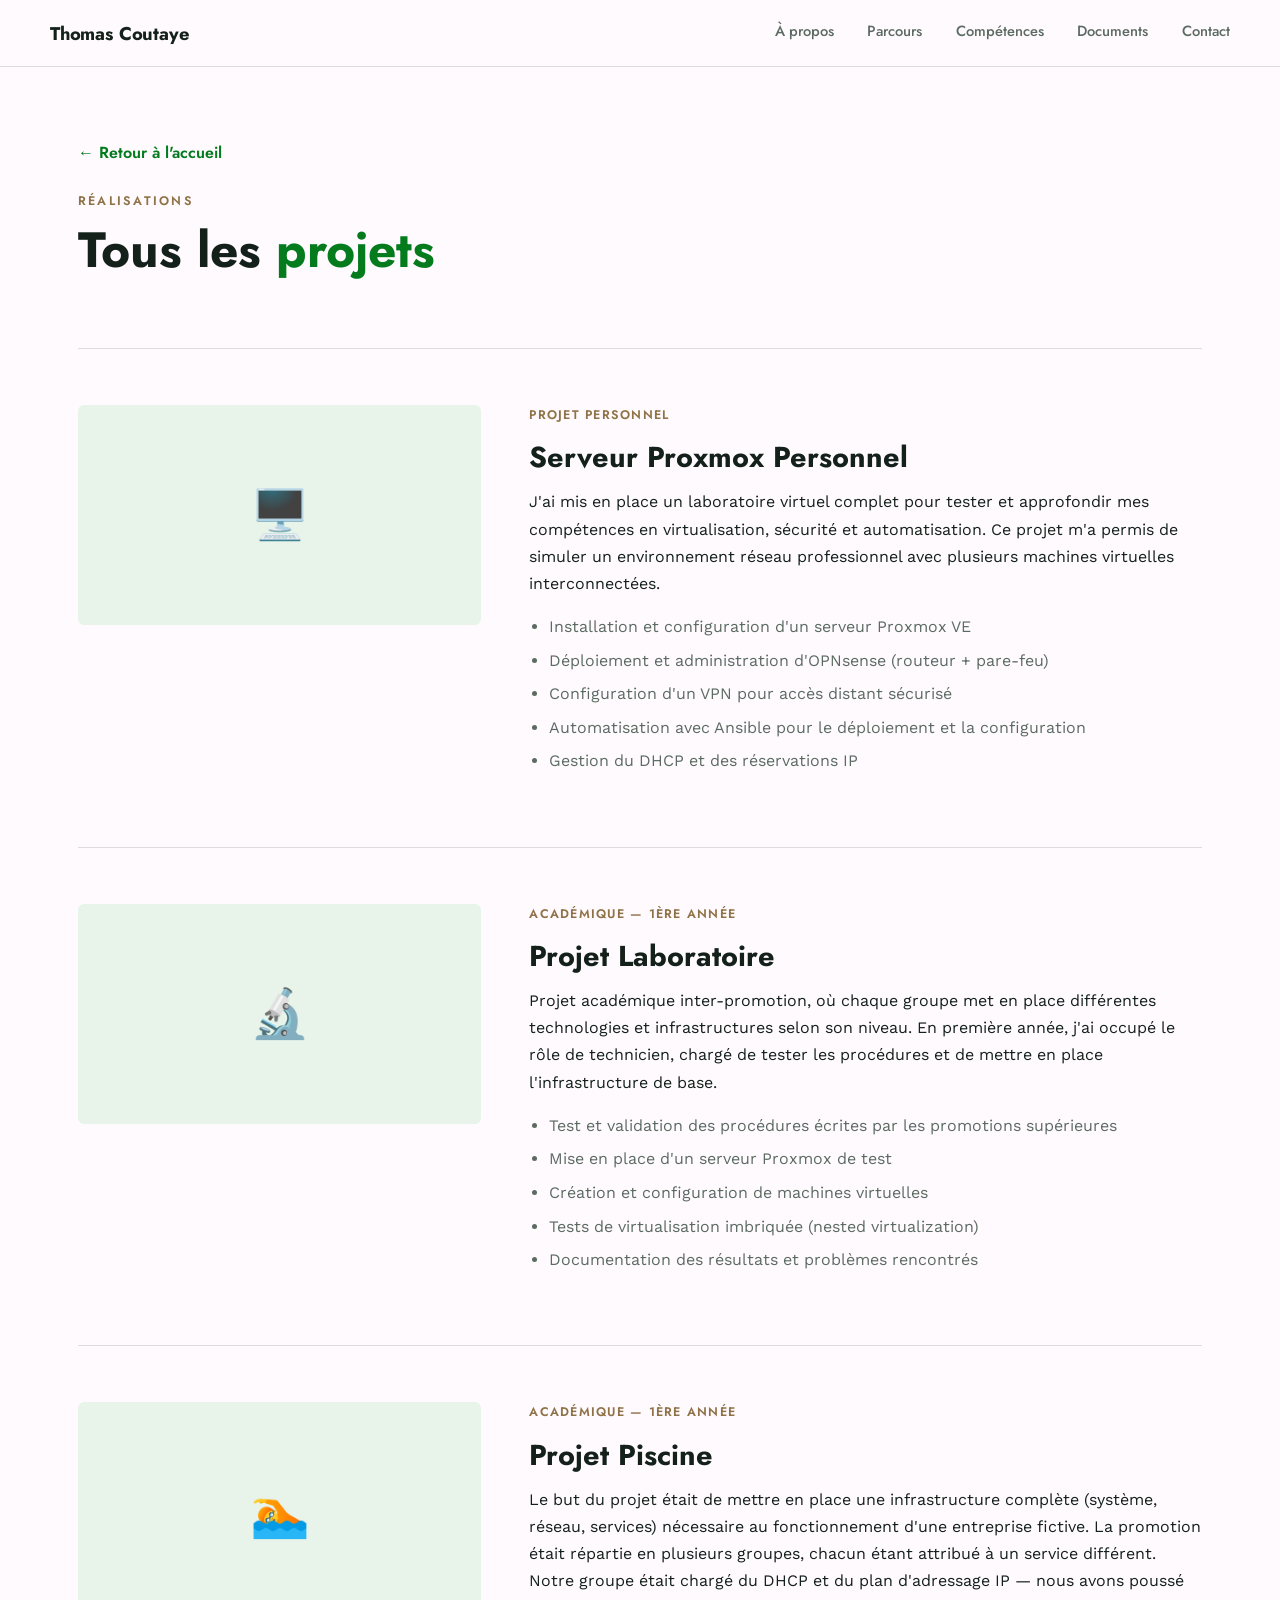
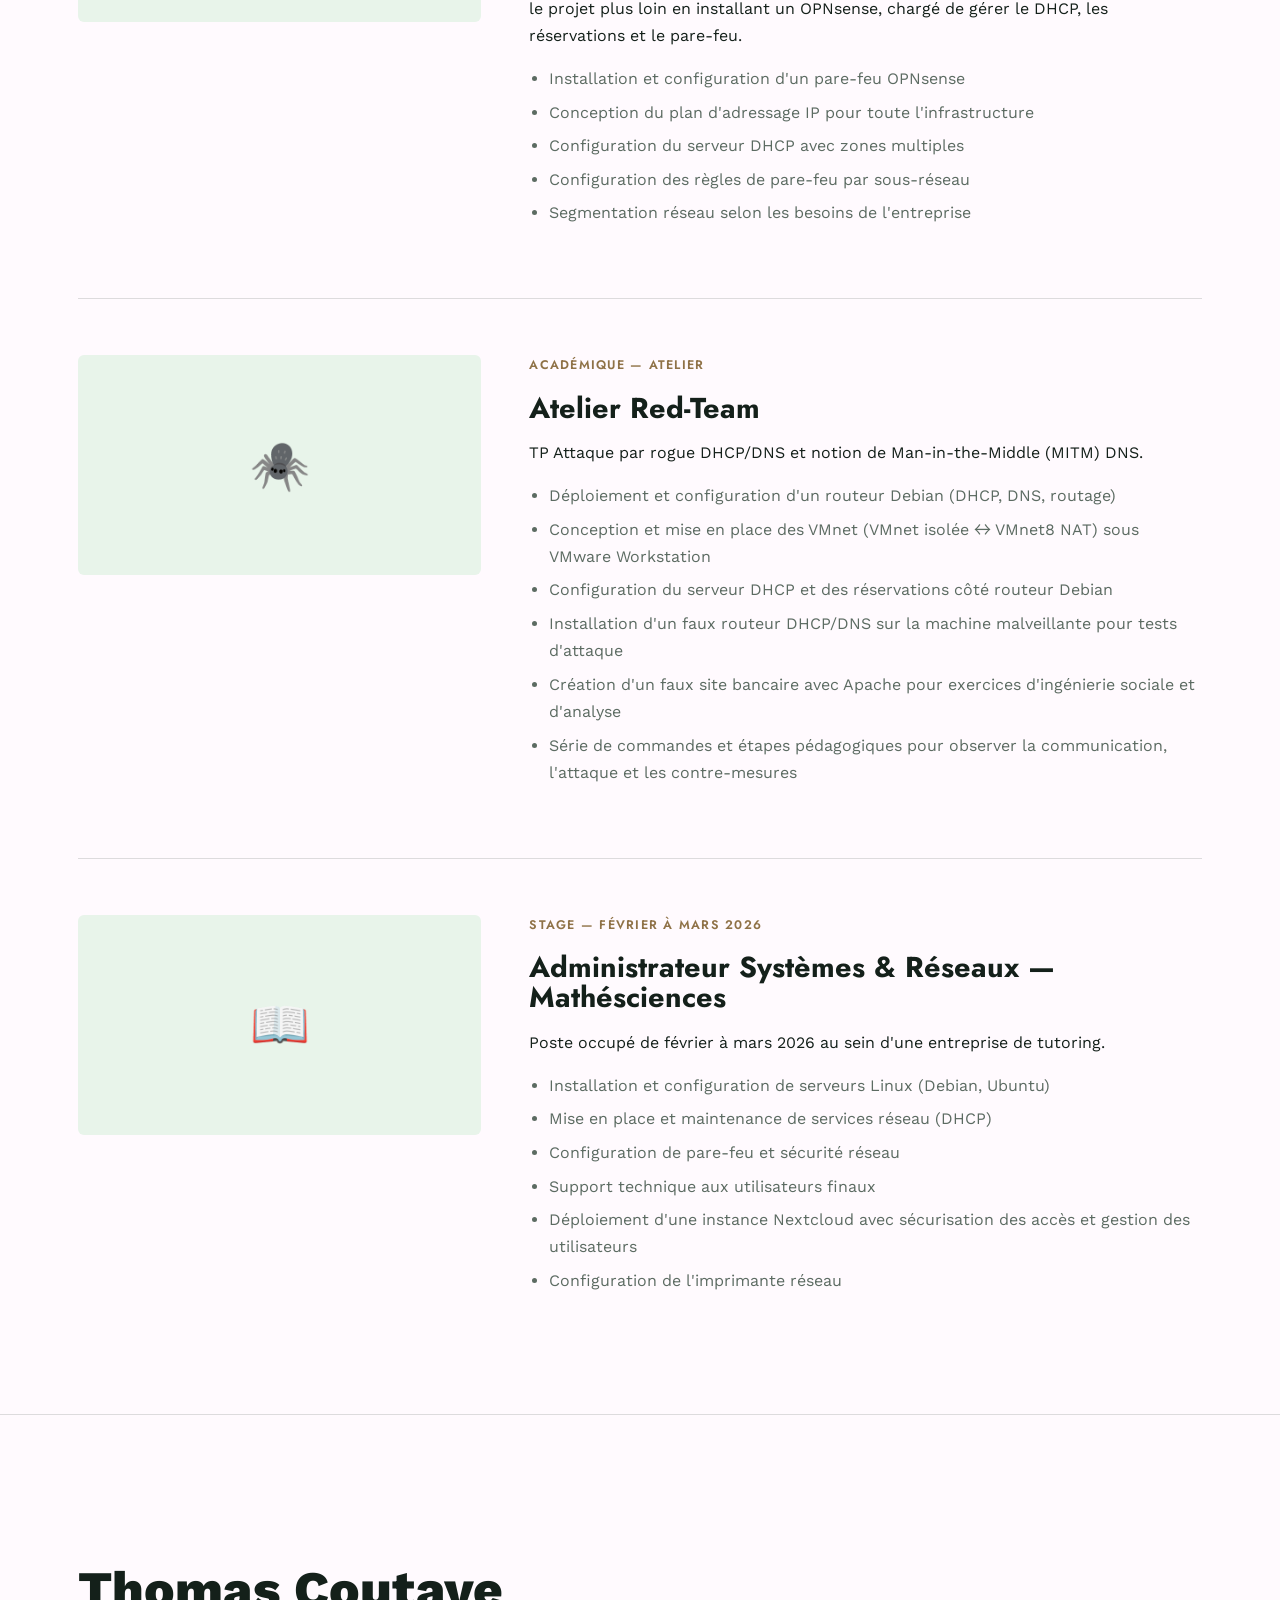
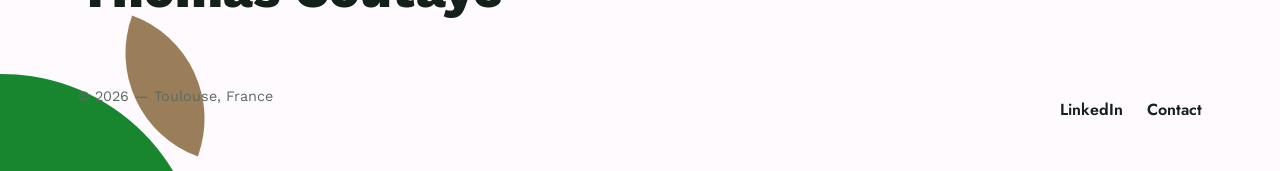
==== projects.html @ 91d212d8 "first draft and add projetcts.html" ====
<!DOCTYPE html>
<html lang="fr">
<head>
<meta charset="UTF-8">
<meta name="viewport" content="width=device-width, initial-scale=1.0">
<meta name="description" content="Détail des projets de Thomas Coutaye — infrastructure, réseaux, virtualisation et cybersécurité.">
<title>Projets — Thomas Coutaye</title>
<link rel="stylesheet" href="style.css">
</head>
<body>

<header class="nav">
  <div class="wrap nav-inner">
    <a href="index.html" class="brand">Thomas Coutaye</a>
    <button class="burger" id="burger" aria-label="Ouvrir le menu">≡</button>
    <nav class="links" id="nav-links">
      <a href="index.html#about">À propos</a>
      <a href="index.html#parcours">Parcours</a>
      <a href="index.html#skills">Compétences</a>
      <a href="index.html#documents">Documents</a>
      <a href="index.html#contact">Contact</a>
    </nav>
  </div>
</header>

<section class="projects-detail-header">
  <div class="wrap">
    <a href="index.html" class="back-link">← Retour à l'accueil</a>
    <p class="eyebrow">Réalisations</p>
    <h1 class="section-title">Tous les <em>projets</em></h1>
  </div>
</section>

<div class="wrap">

  <article id="proxmox" class="project-full">
    <div class="project-full-media">🖥️</div>
    <div>
      <span class="cat">Projet personnel</span>
      <h3>Serveur Proxmox Personnel</h3>
      <p>J'ai mis en place un laboratoire virtuel complet pour tester et approfondir mes compétences en virtualisation, sécurité et automatisation. Ce projet m'a permis de simuler un environnement réseau professionnel avec plusieurs machines virtuelles interconnectées.</p>
      <ul>
        <li>Installation et configuration d'un serveur Proxmox VE</li>
        <li>Déploiement et administration d'OPNsense (routeur + pare-feu)</li>
        <li>Configuration d'un VPN pour accès distant sécurisé</li>
        <li>Automatisation avec Ansible pour le déploiement et la configuration</li>
        <li>Gestion du DHCP et des réservations IP</li>
      </ul>
    </div>
  </article>

  <article id="labo" class="project-full">
    <div class="project-full-media">🔬</div>
    <div>
      <span class="cat">Académique — 1ère année</span>
      <h3>Projet Laboratoire</h3>
      <p>Projet académique inter-promotion, où chaque groupe met en place différentes technologies et infrastructures selon son niveau. En première année, j'ai occupé le rôle de technicien, chargé de tester les procédures et de mettre en place l'infrastructure de base.</p>
      <ul>
        <li>Test et validation des procédures écrites par les promotions supérieures</li>
        <li>Mise en place d'un serveur Proxmox de test</li>
        <li>Création et configuration de machines virtuelles</li>
        <li>Tests de virtualisation imbriquée (nested virtualization)</li>
        <li>Documentation des résultats et problèmes rencontrés</li>
      </ul>
    </div>
  </article>

  <article id="piscine" class="project-full">
    <div class="project-full-media">🏊</div>
    <div>
      <span class="cat">Académique — 1ère année</span>
      <h3>Projet Piscine</h3>
      <p>Le but du projet était de mettre en place une infrastructure complète (système, réseau, services) nécessaire au fonctionnement d'une entreprise fictive. La promotion était répartie en plusieurs groupes, chacun étant attribué à un service différent. Notre groupe était chargé du DHCP et du plan d'adressage IP — nous avons poussé le projet plus loin en installant un OPNsense, chargé de gérer le DHCP, les réservations et le pare-feu.</p>
      <ul>
        <li>Installation et configuration d'un pare-feu OPNsense</li>
        <li>Conception du plan d'adressage IP pour toute l'infrastructure</li>
        <li>Configuration du serveur DHCP avec zones multiples</li>
        <li>Configuration des règles de pare-feu par sous-réseau</li>
        <li>Segmentation réseau selon les besoins de l'entreprise</li>
      </ul>
    </div>
  </article>

  <article id="redteam" class="project-full">
    <div class="project-full-media">🕷️</div>
    <div>
      <span class="cat">Académique — Atelier</span>
      <h3>Atelier Red-Team</h3>
      <p>TP Attaque par rogue DHCP/DNS et notion de Man-in-the-Middle (MITM) DNS.</p>
      <ul>
        <li>Déploiement et configuration d'un routeur Debian (DHCP, DNS, routage)</li>
        <li>Conception et mise en place des VMnet (VMnet isolée ↔ VMnet8 NAT) sous VMware Workstation</li>
        <li>Configuration du serveur DHCP et des réservations côté routeur Debian</li>
        <li>Installation d'un faux routeur DHCP/DNS sur la machine malveillante pour tests d'attaque</li>
        <li>Création d'un faux site bancaire avec Apache pour exercices d'ingénierie sociale et d'analyse</li>
        <li>Série de commandes et étapes pédagogiques pour observer la communication, l'attaque et les contre-mesures</li>
      </ul>
    </div>
  </article>

  <article id="ms" class="project-full">
    <div class="project-full-media">📖</div>
    <div>
      <span class="cat">Stage — février à mars 2026</span>
      <h3>Administrateur Systèmes & Réseaux — Mathésciences</h3>
      <p>Poste occupé de février à mars 2026 au sein d'une entreprise de tutoring.</p>
      <ul>
        <li>Installation et configuration de serveurs Linux (Debian, Ubuntu)</li>
        <li>Mise en place et maintenance de services réseau (DHCP)</li>
        <li>Configuration de pare-feu et sécurité réseau</li>
        <li>Support technique aux utilisateurs finaux</li>
        <li>Déploiement d'une instance Nextcloud avec sécurisation des accès et gestion des utilisateurs</li>
        <li>Configuration de l'imprimante réseau</li>
      </ul>
    </div>
  </article>

</div>

<footer>
  <span class="blob blob-leaf blob-green" aria-hidden="true"></span>
  <span class="blob blob-leaf blob-brown" aria-hidden="true"></span>
  <div class="wrap footer-inner">
    <div>
      <p class="footer-name">Thomas Coutaye</p>
      <p class="footer-meta">© 2026 — Toulouse, France</p>
    </div>
    <ul class="footer-links">
      <li><a href="https://www.linkedin.com/in/thomas-coutaye-84a8301b1/" target="_blank" rel="noopener noreferrer">LinkedIn</a></li>
      <li><a href="index.html#contact">Contact</a></li>
    </ul>
  </div>
</footer>

<script src="script.js"></script>
</body>
</html>
---- style.css ----
/* ============================================
   THOMAS COUTAYE — PORTFOLIO
   Direction éditoriale / Huemint (vert #047c1e, brun #8f7247, fond #fffafe)
   ============================================ */

@import url('https://fonts.googleapis.com/css2?family=Jost:wght@400;500;600;700;800&family=Work+Sans:wght@400;500;600&display=swap');

:root{
  --bg:#fffafe;
  --green:#047c1e;
  --green-dark:#035c16;
  --green-tint:#e8f4ea;
  --brown:#8f7247;
  --brown-tint:#f1ebe1;
  --ink:#14201a;
  --ink-dim:#5c6b62;
  --border:rgba(20,32,26,0.14);
  --font-display:'Jost', sans-serif;
  --font-body:'Work Sans', sans-serif;
  --radius:6px;
}

*{box-sizing:border-box;}
html{scroll-behavior:smooth;}
body{
  margin:0;
  background:var(--bg);
  color:var(--ink);
  font-family:var(--font-body);
  line-height:1.7;
  font-size:16px;
  -webkit-font-smoothing:antialiased;
  overflow-x:hidden;
}
a{color:inherit;}
img{max-width:100%; display:block;}
::selection{background:var(--green); color:var(--bg);}
:focus-visible{outline:2px solid var(--green); outline-offset:3px;}

.wrap{max-width:1180px; margin:0 auto; padding:0 1.75rem;}

h1,h2,h3,h4{font-family:var(--font-display); margin:0; line-height:1.05;}

.eyebrow{
  font-family:var(--font-display);
  font-size:0.78rem;
  font-weight:600;
  text-transform:uppercase;
  letter-spacing:0.18em;
  color:var(--brown);
  margin:0 0 0.75rem;
}
.section-title{
  font-size:clamp(2rem, 4vw, 3.1rem);
  font-weight:700;
  color:var(--ink);
  margin-bottom:2.5rem;
}
.section-title em{
  font-style:normal;
  color:var(--green);
}
section{padding:5.5rem 0; position:relative;}

/* ===== ORGANIC SHAPES (Huemint motif) ===== */
.blob{
  position:absolute;
  pointer-events:none;
  z-index:0;
}
.blob-leaf{
  width:260px; height:260px;
  border-radius:0 100% 0 100%;
}
.blob-green{background:var(--green); opacity:0.92;}
.blob-brown{background:var(--brown); opacity:0.9;}

/* ===== NAV ===== */
header.nav{
  position:sticky; top:0; z-index:100;
  background:rgba(255,250,254,0.92);
  backdrop-filter:blur(6px);
  border-bottom:1px solid var(--border);
}
.nav-inner{
  display:flex; align-items:center; justify-content:space-between;
  padding:1.1rem 0;
}
.brand{
  font-family:var(--font-display); font-weight:700; font-size:1.15rem;
  text-decoration:none; color:var(--ink); letter-spacing:-0.01em;
}
nav.links{display:flex; gap:2.1rem; list-style:none; margin:0; padding:0;}
nav.links a{
  font-family:var(--font-display); font-size:0.92rem; font-weight:500;
  text-decoration:none; color:var(--ink-dim);
  position:relative; padding-bottom:3px; transition:color .2s;
}
nav.links a::after{
  content:''; position:absolute; left:0; bottom:0; height:2px; width:0;
  background:var(--green); transition:width .25s;
}
nav.links a:hover, nav.links a.active{color:var(--ink);}
nav.links a:hover::after, nav.links a.active::after{width:100%;}

.burger{
  display:none; background:none; border:none; cursor:pointer;
  font-size:1.6rem; color:var(--ink);
}
@media (max-width:820px){
  .burger{display:block;}
  nav.links{
    position:absolute; top:100%; left:0; right:0; background:var(--bg);
    flex-direction:column; gap:0; border-bottom:1px solid var(--border);
    max-height:0; overflow:hidden; transition:max-height .3s ease;
  }
  nav.links.show{max-height:400px;}
  nav.links a{padding:1rem 1.75rem; border-top:1px solid var(--border);}
}

/* ===== HERO ===== */
.hero{
  padding:6rem 0 5rem;
  overflow:hidden;
}
.hero .blob-green{top:-90px; right:-60px; transform:rotate(20deg);}
.hero .blob-brown{width:150px; height:150px; top:60px; right:120px; transform:rotate(-10deg);}
.hero-grid{
  display:grid; grid-template-columns:1.3fr 0.9fr; gap:2rem; align-items:end;
  position:relative; z-index:1;
}
.hero-title{
  font-size:clamp(3.2rem, 9vw, 7rem);
  font-weight:800;
  letter-spacing:-0.02em;
  transform:rotate(-1.2deg);
  margin-left:-0.1em;
}
.hero-title .line2{color:var(--green); display:block; margin-top:-0.15em;}
.hero-side{
  transform:translateY(1.5rem) rotate(0.6deg);
  background:var(--bg);
  border-left:3px solid var(--green);
  padding:0 0 0 1.5rem;
}
.hero-side p{margin:0 0 1.5rem; color:var(--ink-dim); font-size:1.05rem;}
.hero-actions{display:flex; gap:1rem; flex-wrap:wrap;}

.btn{
  font-family:var(--font-display); font-weight:600; font-size:0.92rem;
  text-decoration:none; padding:0.85rem 1.6rem; border-radius:999px;
  border:1.5px solid var(--green); color:var(--green);
  background:transparent; cursor:pointer; display:inline-block;
  transition:background .2s, color .2s;
}
.btn:hover{background:var(--green); color:#fff;}
.btn-solid{background:var(--green); color:#fff;}
.btn-solid:hover{background:var(--green-dark);}

/* ===== ABOUT ===== */
.about-inner{
  max-width:760px;
}
.about-inner p{font-size:1.2rem; color:var(--ink-dim);}
.about-inner p::first-letter{
  font-family:var(--font-display); font-weight:800; font-size:3.4rem;
  color:var(--green); float:left; line-height:0.8; margin:0.1em 0.08em 0 0;
}

/* ===== PARCOURS ===== */
.parcours-list{border-top:1px solid var(--border);}
.parcours-item{
  display:grid; grid-template-columns:140px 1fr; gap:2rem;
  padding:1.8rem 0; border-bottom:1px solid var(--border);
}
.parcours-year{
  font-family:var(--font-display); font-weight:700; font-size:1.6rem; color:var(--brown);
}
.parcours-text h4{font-size:1.1rem; margin-bottom:0.35rem; font-weight:600;}
.parcours-text p{margin:0; color:var(--ink-dim);}
@media (max-width:640px){
  .parcours-item{grid-template-columns:1fr; gap:0.3rem;}
}

/* ===== SKILLS ===== */
.skills-groups{display:grid; grid-template-columns:repeat(auto-fit,minmax(230px,1fr)); gap:2.5rem;}
.skill-group h4{
  font-family:var(--font-display); color:var(--green); font-size:1.05rem;
  margin-bottom:1rem; text-transform:uppercase; letter-spacing:0.06em;
}
.chip-row{display:flex; flex-wrap:wrap; gap:0.55rem;}
.chip{
  font-size:0.85rem; padding:0.4rem 0.85rem; border-radius:999px;
  background:var(--brown-tint); color:var(--brown); border:1px solid transparent;
}

/* ===== PROJECTS (masonry preview) ===== */
.masonry{
  columns:3 220px; column-gap:1.5rem;
}
.masonry-card{
  break-inside:avoid; margin-bottom:1.5rem; border-radius:var(--radius);
  overflow:hidden; border:1px solid var(--border); text-decoration:none; color:var(--ink);
  display:block; background:#fff; transition:transform .25s, box-shadow .25s;
}
.masonry-card:hover{transform:translateY(-4px); box-shadow:0 14px 28px rgba(20,32,26,0.08);}
.masonry-media{
  background:var(--green-tint); display:flex; align-items:center; justify-content:center;
  font-size:2.4rem;
}
.masonry-card.tall .masonry-media{height:230px;}
.masonry-card.short .masonry-media{height:130px;}
.masonry-body{padding:1.1rem 1.3rem 1.4rem;}
.masonry-body h4{font-size:1.05rem; margin-bottom:0.4rem;}
.masonry-body p{margin:0; font-size:0.88rem; color:var(--ink-dim);}
.masonry-tag{
  display:inline-block; margin-top:0.7rem; font-size:0.72rem; font-weight:600;
  color:var(--brown); text-transform:uppercase; letter-spacing:0.05em;
}
.view-all{text-align:center; margin-top:2.5rem;}

@media (max-width:700px){.masonry{columns:1 100%;}}

/* ===== DOCUMENTS ===== */
.doc-list{border-top:1px solid var(--border);}
.doc-row{
  display:flex; flex-wrap:wrap; align-items:center; gap:1rem;
  padding:1.3rem 0; border-bottom:1px solid var(--border);
}
.doc-name{flex:1; min-width:200px; font-weight:600;}
.doc-actions{display:flex; gap:0.7rem;}
.doc-actions a, .doc-actions button{
  font-family:var(--font-body); font-size:0.85rem; padding:0.5rem 1rem;
  border-radius:999px; border:1.5px solid var(--border); background:none;
  color:var(--ink); text-decoration:none; cursor:pointer; transition:border-color .2s, color .2s;
}
.doc-actions a:hover, .doc-actions button:hover{border-color:var(--green); color:var(--green);}

/* ===== CONTACT ===== */
.contact-inner{max-width:600px;}
.field{margin-bottom:1.7rem;}
.field label{
  display:block; font-family:var(--font-display); font-size:0.8rem; font-weight:600;
  text-transform:uppercase; letter-spacing:0.08em; color:var(--ink-dim); margin-bottom:0.5rem;
}
.field input, .field textarea{
  width:100%; border:none; border-bottom:2px solid var(--border);
  background:transparent; padding:0.6rem 0.1rem; font-family:var(--font-body);
  font-size:1rem; color:var(--ink); transition:border-color .2s;
}
.field input:focus, .field textarea:focus{outline:none; border-color:var(--green);}
.field textarea{min-height:120px; resize:vertical;}
#form-status{font-size:0.9rem; margin-top:0.5rem; min-height:1.2em;}

/* ===== FOOTER ===== */
footer{
  position:relative; padding:5rem 0 3rem; overflow:hidden;
  border-top:1px solid var(--border); margin-top:3rem;
}
footer .blob-green{width:200px; height:200px; bottom:-70px; left:-50px; transform:rotate(-25deg);}
footer .blob-brown{width:110px; height:110px; bottom:30px; left:110px; transform:rotate(200deg);}
.footer-inner{position:relative; z-index:1; display:flex; justify-content:space-between; align-items:flex-end; flex-wrap:wrap; gap:1.5rem;}
.footer-name{font-size:clamp(2rem,5vw,3.2rem); font-weight:800;}
.footer-meta{color:var(--ink-dim); font-size:0.9rem;}
.footer-links{display:flex; gap:1.5rem; list-style:none; padding:0; margin:0;}
.footer-links a{text-decoration:none; font-weight:600; font-family:var(--font-display); color:var(--ink);}
.footer-links a:hover{color:var(--green);}

/* ===== PROJETS.HTML (detail page) ===== */
.projects-detail-header{padding:4.5rem 0 2rem;}
.back-link{
  display:inline-flex; align-items:center; gap:0.4rem; font-family:var(--font-display);
  font-weight:600; color:var(--green); text-decoration:none; margin-bottom:1.5rem;
}
.project-full{
  padding:3.5rem 0; border-top:1px solid var(--border);
  display:grid; grid-template-columns:0.9fr 1.5fr; gap:3rem;
}
.project-full-media{
  background:var(--green-tint); border-radius:var(--radius); min-height:220px;
  display:flex; align-items:center; justify-content:center; font-size:3rem; align-self:start;
}
.project-full h3{font-size:1.8rem; margin-bottom:0.6rem;}
.project-full .cat{
  font-family:var(--font-display); color:var(--brown); text-transform:uppercase;
  font-size:0.78rem; letter-spacing:0.1em; font-weight:600; margin-bottom:1rem; display:block;
}
.project-full ul{padding-left:1.2rem; color:var(--ink-dim);}
.project-full ul li{margin-bottom:0.4rem;}
@media (max-width:760px){
  .project-full{grid-template-columns:1fr;}
}

/* scroll reveal */
.reveal{opacity:0; transform:translateY(18px); transition:opacity .55s ease, transform .55s ease;}
.reveal.in{opacity:1; transform:translateY(0);}

@media (prefers-reduced-motion: reduce){
  *{animation-duration:0.001ms !important; transition-duration:0.001ms !important;}
  html{scroll-behavior:auto;}
}
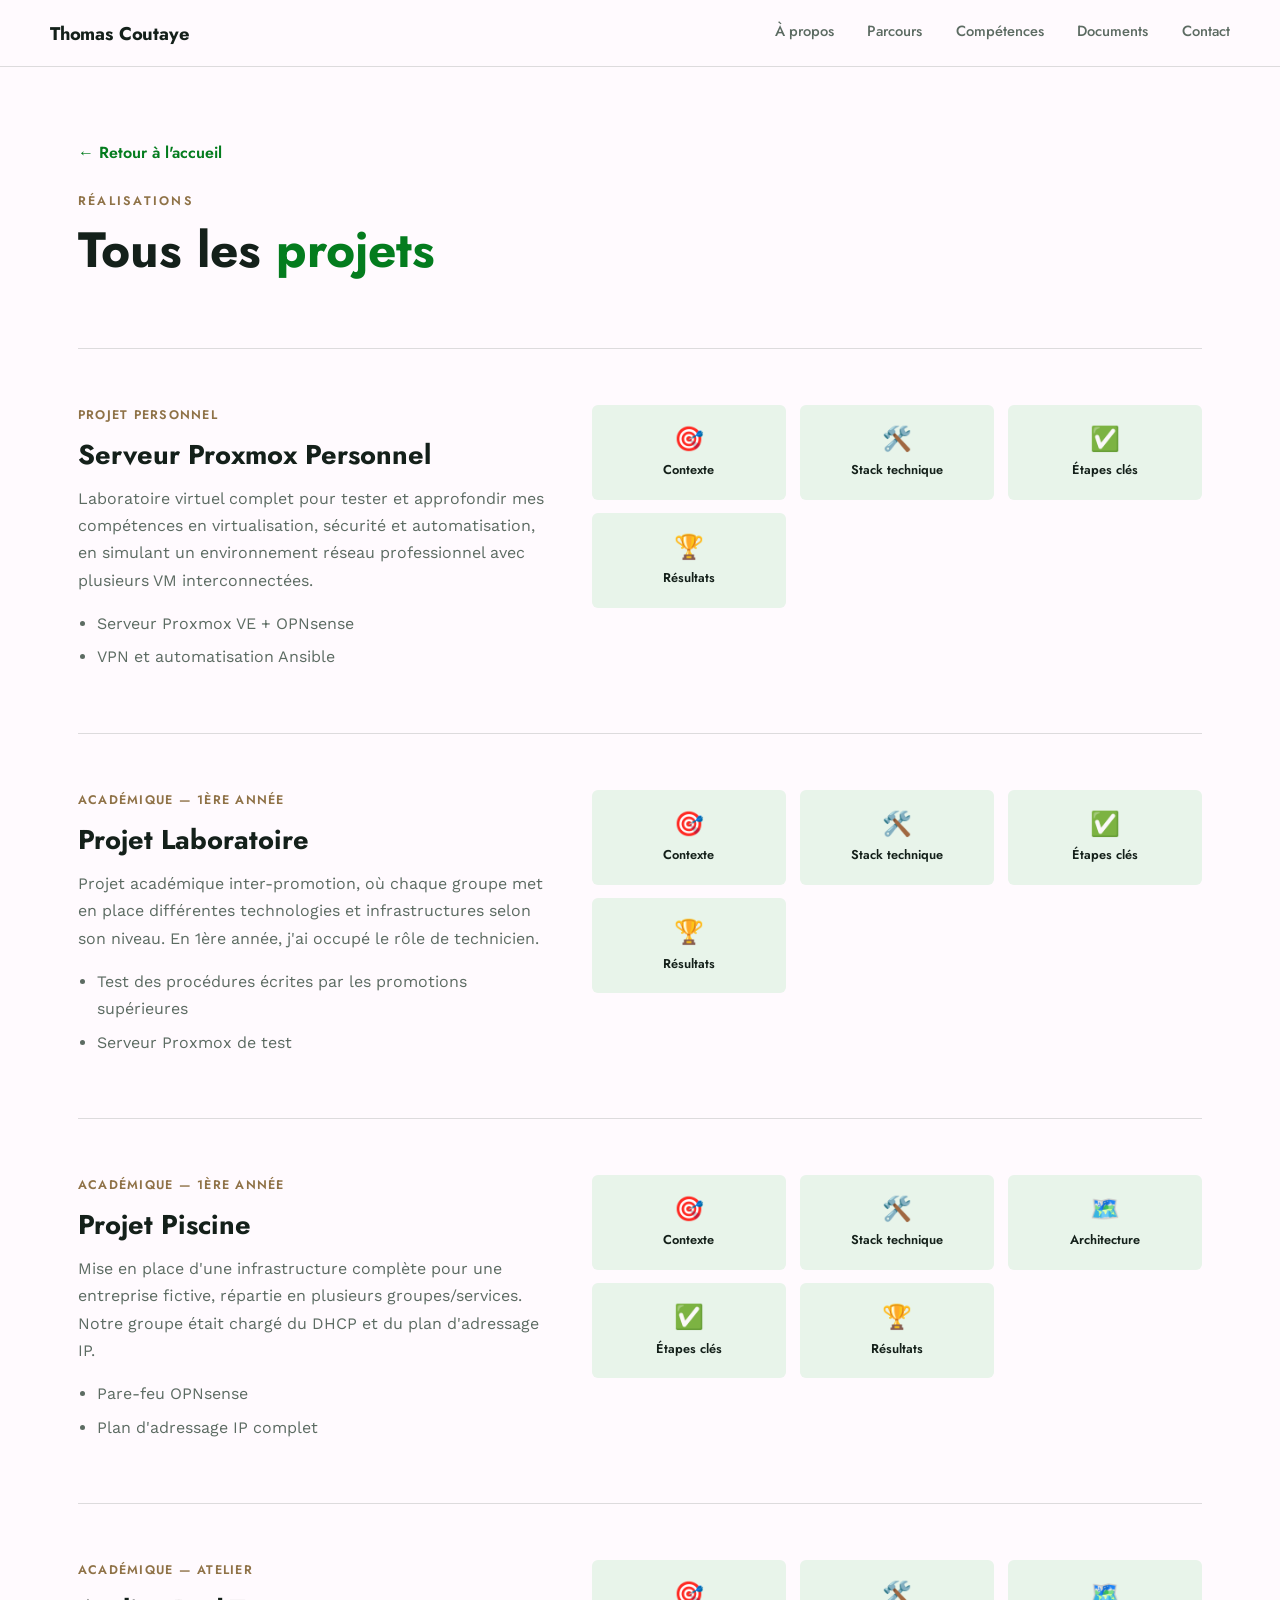
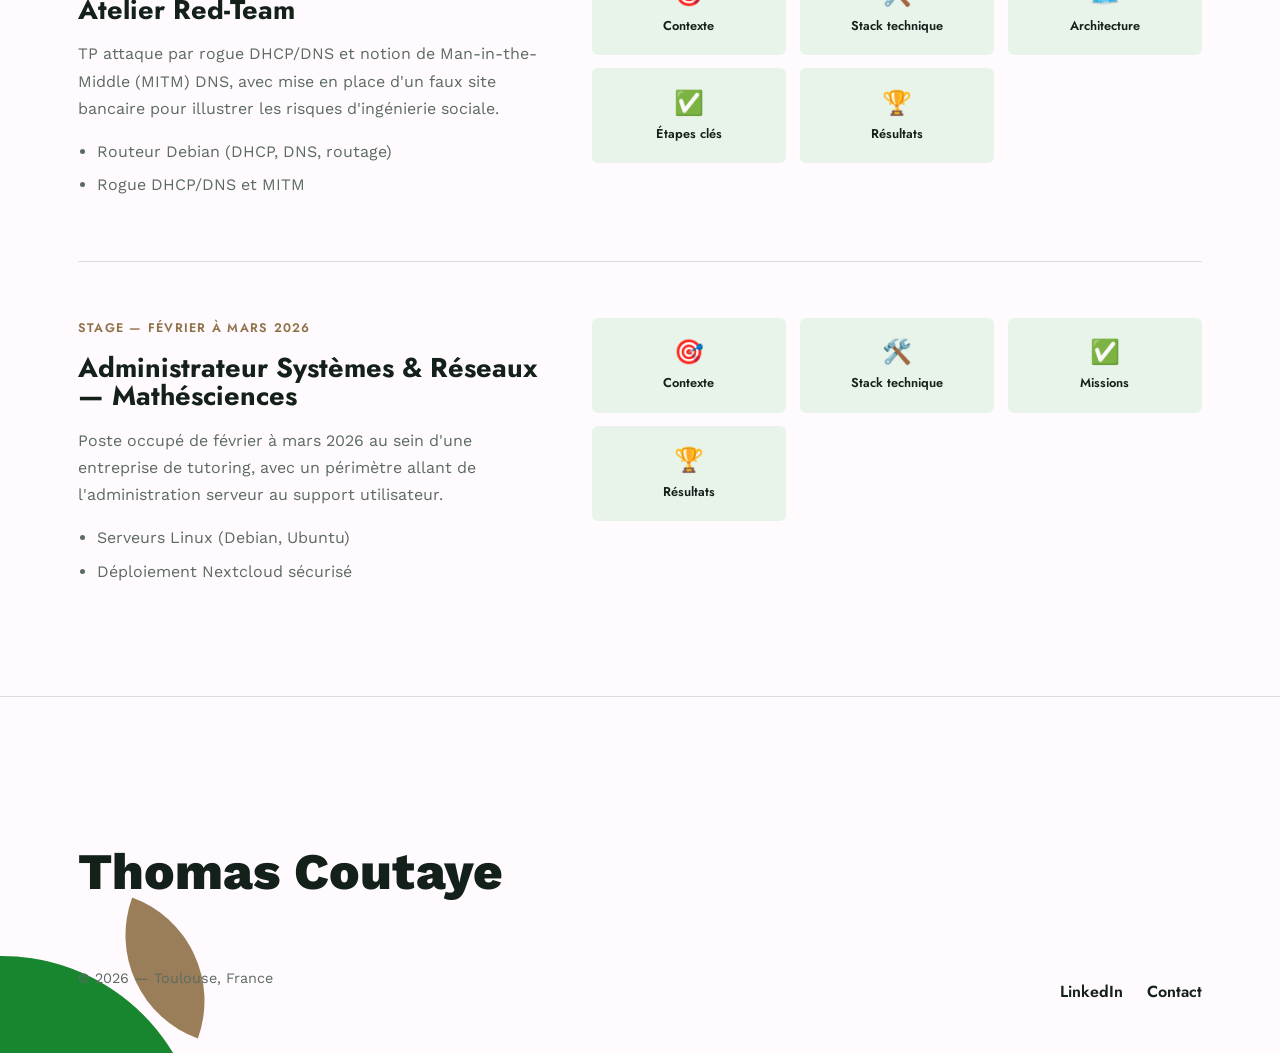
==== commit d5c59698: "add:features for the projects page" ====
--- a/projects.html
+++ b/projects.html
@@ -33,88 +33,340 @@
 
 <div class="wrap">
 
-  <article id="proxmox" class="project-full">
-    <div class="project-full-media">🖥️</div>
-    <div>
-      <span class="cat">Projet personnel</span>
-      <h3>Serveur Proxmox Personnel</h3>
-      <p>J'ai mis en place un laboratoire virtuel complet pour tester et approfondir mes compétences en virtualisation, sécurité et automatisation. Ce projet m'a permis de simuler un environnement réseau professionnel avec plusieurs machines virtuelles interconnectées.</p>
-      <ul>
-        <li>Installation et configuration d'un serveur Proxmox VE</li>
-        <li>Déploiement et administration d'OPNsense (routeur + pare-feu)</li>
-        <li>Configuration d'un VPN pour accès distant sécurisé</li>
-        <li>Automatisation avec Ansible pour le déploiement et la configuration</li>
+  <!-- ============================================
+       PROJET 1 — Serveur Proxmox Personnel
+       ============================================ -->
+  <article id="proxmox" class="project-block">
+    <div class="project-block-grid">
+      <div class="project-block-info">
+        <span class="cat">Projet personnel</span>
+        <h3>Serveur Proxmox Personnel</h3>
+        <p>Laboratoire virtuel complet pour tester et approfondir mes compétences en virtualisation, sécurité et automatisation, en simulant un environnement réseau professionnel avec plusieurs VM interconnectées.</p>
+        <ul>
+          <li>Serveur Proxmox VE + OPNsense</li>
+          <li>VPN et automatisation Ansible</li>
+        </ul>
+      </div>
+      <div class="project-modals">
+        <button class="modal-card" data-target="proxmox-contexte">
+          <span class="modal-icon">🎯</span><span class="modal-label">Contexte</span>
+        </button>
+        <button class="modal-card" data-target="proxmox-stack">
+          <span class="modal-icon">🛠️</span><span class="modal-label">Stack technique</span>
+        </button>
+        <button class="modal-card" data-target="proxmox-etapes">
+          <span class="modal-icon">✅</span><span class="modal-label">Étapes clés</span>
+        </button>
+        <button class="modal-card" data-target="proxmox-resultats">
+          <span class="modal-icon">🏆</span><span class="modal-label">Résultats</span>
+        </button>
+      </div>
+    </div>
+
+    <template id="proxmox-contexte">
+      <span class="project-modal-cat">Contexte</span>
+      <h4>Pourquoi ce projet</h4>
+      <p>Envie de disposer d'un environnement à moi pour expérimenter librement, sans dépendre d'une infrastructure académique. L'objectif était de reproduire les conditions d'un vrai réseau d'entreprise à petite échelle : routage, pare-feu, VPN et automatisation.</p>
+    </template>
+    <template id="proxmox-stack">
+      <span class="project-modal-cat">Stack technique</span>
+      <h4>Outils utilisés</h4>
+      <ul>
+        <li>Proxmox VE (hyperviseur)</li>
+        <li>OPNsense (routeur / pare-feu)</li>
+        <li>VPN pour accès distant sécurisé</li>
+        <li>Ansible (automatisation)</li>
+      </ul>
+    </template>
+    <template id="proxmox-etapes">
+      <span class="project-modal-cat">Étapes clés</span>
+      <h4>Déroulé du projet</h4>
+      <ul>
+        <li>Installation et configuration du serveur Proxmox VE</li>
+        <li>Déploiement et administration d'OPNsense</li>
+        <li>Mise en place du VPN pour l'accès distant</li>
+        <li>Écriture de playbooks Ansible pour automatiser le déploiement</li>
         <li>Gestion du DHCP et des réservations IP</li>
       </ul>
-    </div>
-  </article>
-
-  <article id="labo" class="project-full">
-    <div class="project-full-media">🔬</div>
-    <div>
-      <span class="cat">Académique — 1ère année</span>
-      <h3>Projet Laboratoire</h3>
-      <p>Projet académique inter-promotion, où chaque groupe met en place différentes technologies et infrastructures selon son niveau. En première année, j'ai occupé le rôle de technicien, chargé de tester les procédures et de mettre en place l'infrastructure de base.</p>
+    </template>
+    <template id="proxmox-resultats">
+      <span class="project-modal-cat">Résultats</span>
+      <h4>Compétences acquises</h4>
+      <p>Autonomie complète sur l'administration d'un hyperviseur, la configuration d'un pare-feu et l'automatisation de tâches réseau récurrentes.</p>
+    </template>
+  </article>
+
+  <!-- ============================================
+       PROJET 2 — Projet Laboratoire
+       ============================================ -->
+  <article id="labo" class="project-block">
+    <div class="project-block-grid">
+      <div class="project-block-info">
+        <span class="cat">Académique — 1ère année</span>
+        <h3>Projet Laboratoire</h3>
+        <p>Projet académique inter-promotion, où chaque groupe met en place différentes technologies et infrastructures selon son niveau. En 1ère année, j'ai occupé le rôle de technicien.</p>
+        <ul>
+          <li>Test des procédures écrites par les promotions supérieures</li>
+          <li>Serveur Proxmox de test</li>
+        </ul>
+      </div>
+      <div class="project-modals">
+        <button class="modal-card" data-target="labo-contexte">
+          <span class="modal-icon">🎯</span><span class="modal-label">Contexte</span>
+        </button>
+        <button class="modal-card" data-target="labo-stack">
+          <span class="modal-icon">🛠️</span><span class="modal-label">Stack technique</span>
+        </button>
+        <button class="modal-card" data-target="labo-etapes">
+          <span class="modal-icon">✅</span><span class="modal-label">Étapes clés</span>
+        </button>
+        <button class="modal-card" data-target="labo-resultats">
+          <span class="modal-icon">🏆</span><span class="modal-label">Résultats</span>
+        </button>
+      </div>
+    </div>
+
+    <template id="labo-contexte">
+      <span class="project-modal-cat">Contexte</span>
+      <h4>Un projet à plusieurs niveaux</h4>
+      <p>Ce projet inter-promotion répartit les rôles selon l'année d'étude : les promotions supérieures rédigent les procédures, les premières années les testent et posent les fondations techniques.</p>
+    </template>
+    <template id="labo-stack">
+      <span class="project-modal-cat">Stack technique</span>
+      <h4>Outils utilisés</h4>
+      <ul>
+        <li>Proxmox VE</li>
+        <li>Virtualisation imbriquée (nested virtualization)</li>
+      </ul>
+    </template>
+    <template id="labo-etapes">
+      <span class="project-modal-cat">Étapes clés</span>
+      <h4>Déroulé du projet</h4>
       <ul>
         <li>Test et validation des procédures écrites par les promotions supérieures</li>
         <li>Mise en place d'un serveur Proxmox de test</li>
         <li>Création et configuration de machines virtuelles</li>
-        <li>Tests de virtualisation imbriquée (nested virtualization)</li>
+        <li>Tests de virtualisation imbriquée</li>
         <li>Documentation des résultats et problèmes rencontrés</li>
       </ul>
-    </div>
-  </article>
-
-  <article id="piscine" class="project-full">
-    <div class="project-full-media">🏊</div>
-    <div>
-      <span class="cat">Académique — 1ère année</span>
-      <h3>Projet Piscine</h3>
-      <p>Le but du projet était de mettre en place une infrastructure complète (système, réseau, services) nécessaire au fonctionnement d'une entreprise fictive. La promotion était répartie en plusieurs groupes, chacun étant attribué à un service différent. Notre groupe était chargé du DHCP et du plan d'adressage IP — nous avons poussé le projet plus loin en installant un OPNsense, chargé de gérer le DHCP, les réservations et le pare-feu.</p>
-      <ul>
-        <li>Installation et configuration d'un pare-feu OPNsense</li>
-        <li>Conception du plan d'adressage IP pour toute l'infrastructure</li>
+    </template>
+    <template id="labo-resultats">
+      <span class="project-modal-cat">Résultats</span>
+      <h4>Compétences acquises</h4>
+      <p>Rigueur dans le test et la validation de procédures techniques, premiers pas dans l'administration d'un hyperviseur, et sens de la documentation.</p>
+    </template>
+  </article>
+
+  <!-- ============================================
+       PROJET 3 — Projet Piscine
+       ============================================ -->
+  <article id="piscine" class="project-block">
+    <div class="project-block-grid">
+      <div class="project-block-info">
+        <span class="cat">Académique — 1ère année</span>
+        <h3>Projet Piscine</h3>
+        <p>Mise en place d'une infrastructure complète pour une entreprise fictive, répartie en plusieurs groupes/services. Notre groupe était chargé du DHCP et du plan d'adressage IP.</p>
+        <ul>
+          <li>Pare-feu OPNsense</li>
+          <li>Plan d'adressage IP complet</li>
+        </ul>
+      </div>
+      <div class="project-modals">
+        <button class="modal-card" data-target="piscine-contexte">
+          <span class="modal-icon">🎯</span><span class="modal-label">Contexte</span>
+        </button>
+        <button class="modal-card" data-target="piscine-stack">
+          <span class="modal-icon">🛠️</span><span class="modal-label">Stack technique</span>
+        </button>
+        <button class="modal-card" data-target="piscine-architecture">
+          <span class="modal-icon">🗺️</span><span class="modal-label">Architecture</span>
+        </button>
+        <button class="modal-card" data-target="piscine-etapes">
+          <span class="modal-icon">✅</span><span class="modal-label">Étapes clés</span>
+        </button>
+        <button class="modal-card" data-target="piscine-resultats">
+          <span class="modal-icon">🏆</span><span class="modal-label">Résultats</span>
+        </button>
+      </div>
+    </div>
+
+    <template id="piscine-contexte">
+      <span class="project-modal-cat">Contexte</span>
+      <h4>Une entreprise fictive à monter de A à Z</h4>
+      <p>La promotion était répartie en plusieurs groupes, chacun attribué à un service différent (DHCP, DNS, sécurité...). Notre groupe a poussé le projet plus loin en installant un OPNsense complet pour gérer DHCP, réservations et pare-feu.</p>
+    </template>
+    <template id="piscine-stack">
+      <span class="project-modal-cat">Stack technique</span>
+      <h4>Outils utilisés</h4>
+      <ul>
+        <li>OPNsense (pare-feu)</li>
+        <li>Serveur DHCP multi-zones</li>
+      </ul>
+    </template>
+    <template id="piscine-architecture">
+      <span class="project-modal-cat">Architecture</span>
+      <h4>Plan d'adressage IP</h4>
+      <p>Conception d'un plan d'adressage pour l'ensemble de l'infrastructure, avec segmentation réseau par service et règles de pare-feu dédiées à chaque sous-réseau.</p>
+    </template>
+    <template id="piscine-etapes">
+      <span class="project-modal-cat">Étapes clés</span>
+      <h4>Déroulé du projet</h4>
+      <ul>
+        <li>Installation et configuration du pare-feu OPNsense</li>
+        <li>Conception du plan d'adressage IP</li>
         <li>Configuration du serveur DHCP avec zones multiples</li>
         <li>Configuration des règles de pare-feu par sous-réseau</li>
         <li>Segmentation réseau selon les besoins de l'entreprise</li>
       </ul>
-    </div>
-  </article>
-
-  <article id="redteam" class="project-full">
-    <div class="project-full-media">🕷️</div>
-    <div>
-      <span class="cat">Académique — Atelier</span>
-      <h3>Atelier Red-Team</h3>
-      <p>TP Attaque par rogue DHCP/DNS et notion de Man-in-the-Middle (MITM) DNS.</p>
-      <ul>
-        <li>Déploiement et configuration d'un routeur Debian (DHCP, DNS, routage)</li>
-        <li>Conception et mise en place des VMnet (VMnet isolée ↔ VMnet8 NAT) sous VMware Workstation</li>
-        <li>Configuration du serveur DHCP et des réservations côté routeur Debian</li>
-        <li>Installation d'un faux routeur DHCP/DNS sur la machine malveillante pour tests d'attaque</li>
-        <li>Création d'un faux site bancaire avec Apache pour exercices d'ingénierie sociale et d'analyse</li>
-        <li>Série de commandes et étapes pédagogiques pour observer la communication, l'attaque et les contre-mesures</li>
-      </ul>
-    </div>
-  </article>
-
-  <article id="ms" class="project-full">
-    <div class="project-full-media">📖</div>
-    <div>
-      <span class="cat">Stage — février à mars 2026</span>
-      <h3>Administrateur Systèmes & Réseaux — Mathésciences</h3>
-      <p>Poste occupé de février à mars 2026 au sein d'une entreprise de tutoring.</p>
-      <ul>
-        <li>Installation et configuration de serveurs Linux (Debian, Ubuntu)</li>
+    </template>
+    <template id="piscine-resultats">
+      <span class="project-modal-cat">Résultats</span>
+      <h4>Compétences acquises</h4>
+      <p>Conception d'un plan d'adressage cohérent à l'échelle d'une infrastructure, et administration d'un pare-feu en environnement multi-services.</p>
+    </template>
+  </article>
+
+  <!-- ============================================
+       PROJET 4 — Atelier Red-Team
+       ============================================ -->
+  <article id="redteam" class="project-block">
+    <div class="project-block-grid">
+      <div class="project-block-info">
+        <span class="cat">Académique — Atelier</span>
+        <h3>Atelier Red-Team</h3>
+        <p>TP attaque par rogue DHCP/DNS et notion de Man-in-the-Middle (MITM) DNS, avec mise en place d'un faux site bancaire pour illustrer les risques d'ingénierie sociale.</p>
+        <ul>
+          <li>Routeur Debian (DHCP, DNS, routage)</li>
+          <li>Rogue DHCP/DNS et MITM</li>
+        </ul>
+      </div>
+      <div class="project-modals">
+        <button class="modal-card" data-target="redteam-contexte">
+          <span class="modal-icon">🎯</span><span class="modal-label">Contexte</span>
+        </button>
+        <button class="modal-card" data-target="redteam-stack">
+          <span class="modal-icon">🛠️</span><span class="modal-label">Stack technique</span>
+        </button>
+        <button class="modal-card" data-target="redteam-architecture">
+          <span class="modal-icon">🗺️</span><span class="modal-label">Architecture</span>
+        </button>
+        <button class="modal-card" data-target="redteam-etapes">
+          <span class="modal-icon">✅</span><span class="modal-label">Étapes clés</span>
+        </button>
+        <button class="modal-card" data-target="redteam-resultats">
+          <span class="modal-icon">🏆</span><span class="modal-label">Résultats</span>
+        </button>
+      </div>
+    </div>
+
+    <template id="redteam-contexte">
+      <span class="project-modal-cat">Contexte</span>
+      <h4>Comprendre l'attaque pour mieux s'en défendre</h4>
+      <p>Atelier pédagogique visant à observer concrètement une attaque par rogue DHCP/DNS et un Man-in-the-Middle DNS, pour comprendre les mécanismes d'attaque et les contre-mesures associées.</p>
+    </template>
+    <template id="redteam-stack">
+      <span class="project-modal-cat">Stack technique</span>
+      <h4>Outils utilisés</h4>
+      <ul>
+        <li>Routeur Debian (DHCP, DNS, routage)</li>
+        <li>VMware Workstation</li>
+        <li>Apache (faux site bancaire)</li>
+      </ul>
+    </template>
+    <template id="redteam-architecture">
+      <span class="project-modal-cat">Architecture</span>
+      <h4>Topologie réseau</h4>
+      <p>Deux VMnet distinctes sous VMware Workstation : une VMnet isolée pour la machine malveillante, et une VMnet8 en NAT pour observer les échanges avec la machine cible.</p>
+    </template>
+    <template id="redteam-etapes">
+      <span class="project-modal-cat">Étapes clés</span>
+      <h4>Déroulé de l'atelier</h4>
+      <ul>
+        <li>Déploiement et configuration du routeur Debian légitime</li>
+        <li>Conception des VMnet (isolée ↔ VMnet8 NAT)</li>
+        <li>Installation d'un faux routeur DHCP/DNS sur la machine malveillante</li>
+        <li>Création d'un faux site bancaire avec Apache</li>
+        <li>Observation de la communication, de l'attaque et des contre-mesures</li>
+      </ul>
+    </template>
+    <template id="redteam-resultats">
+      <span class="project-modal-cat">Résultats</span>
+      <h4>Compétences acquises</h4>
+      <p>Compréhension concrète des attaques MITM et rogue DHCP/DNS, et sensibilisation aux risques d'ingénierie sociale côté utilisateur final.</p>
+    </template>
+  </article>
+
+  <!-- ============================================
+       PROJET 5 — Stage Mathésciences
+       ============================================ -->
+  <article id="ms" class="project-block">
+    <div class="project-block-grid">
+      <div class="project-block-info">
+        <span class="cat">Stage — février à mars 2026</span>
+        <h3>Administrateur Systèmes & Réseaux — Mathésciences</h3>
+        <p>Poste occupé de février à mars 2026 au sein d'une entreprise de tutoring, avec un périmètre allant de l'administration serveur au support utilisateur.</p>
+        <ul>
+          <li>Serveurs Linux (Debian, Ubuntu)</li>
+          <li>Déploiement Nextcloud sécurisé</li>
+        </ul>
+      </div>
+      <div class="project-modals">
+        <button class="modal-card" data-target="ms-contexte">
+          <span class="modal-icon">🎯</span><span class="modal-label">Contexte</span>
+        </button>
+        <button class="modal-card" data-target="ms-stack">
+          <span class="modal-icon">🛠️</span><span class="modal-label">Stack technique</span>
+        </button>
+        <button class="modal-card" data-target="ms-etapes">
+          <span class="modal-icon">✅</span><span class="modal-label">Missions</span>
+        </button>
+        <button class="modal-card" data-target="ms-resultats">
+          <span class="modal-icon">🏆</span><span class="modal-label">Résultats</span>
+        </button>
+      </div>
+    </div>
+
+    <template id="ms-contexte">
+      <span class="project-modal-cat">Contexte</span>
+      <h4>Un stage généraliste système & réseau</h4>
+      <p>Stage de deux mois au sein d'une entreprise de tutoring, avec pour mission de maintenir et sécuriser l'infrastructure existante tout en assurant le support des utilisateurs.</p>
+    </template>
+    <template id="ms-stack">
+      <span class="project-modal-cat">Stack technique</span>
+      <h4>Outils utilisés</h4>
+      <ul>
+        <li>Debian / Ubuntu</li>
+        <li>Nextcloud</li>
+        <li>DHCP et pare-feu</li>
+      </ul>
+    </template>
+    <template id="ms-etapes">
+      <span class="project-modal-cat">Missions</span>
+      <h4>Missions réalisées</h4>
+      <ul>
+        <li>Installation et configuration de serveurs Linux</li>
         <li>Mise en place et maintenance de services réseau (DHCP)</li>
         <li>Configuration de pare-feu et sécurité réseau</li>
         <li>Support technique aux utilisateurs finaux</li>
-        <li>Déploiement d'une instance Nextcloud avec sécurisation des accès et gestion des utilisateurs</li>
+        <li>Déploiement d'une instance Nextcloud sécurisée</li>
         <li>Configuration de l'imprimante réseau</li>
       </ul>
-    </div>
-  </article>
-
+    </template>
+    <template id="ms-resultats">
+      <span class="project-modal-cat">Résultats</span>
+      <h4>Compétences acquises</h4>
+      <p>Première expérience professionnelle en administration système, avec une vraie autonomie sur le support utilisateur et la sécurisation d'un service cloud interne.</p>
+    </template>
+  </article>
+
+</div>
+
+<!-- Modale de détail (partagée par tous les projets) -->
+<div class="project-modal-overlay" id="project-modal-overlay">
+  <div class="project-modal-box">
+    <button class="project-modal-close" id="project-modal-close" aria-label="Fermer">✕</button>
+    <div id="project-modal-body"></div>
+  </div>
 </div>
 
 <footer>
--- a/style.css
+++ b/style.css
@@ -60,7 +60,31 @@
   font-style:normal;
   color:var(--green);
 }
-section{padding:5.5rem 0; position:relative;}
+section{padding:5.5rem 0; position:relative; overflow:hidden;}
+
+/* discrete background details to avoid empty space */
+#about::before{
+  content:''; position:absolute; top:-60px; right:-60px;
+  width:280px; height:280px; border-radius:50%;
+  border:2px solid var(--green); opacity:0.07; pointer-events:none;
+}
+#skills::before{
+  content:''; position:absolute; bottom:-90px; left:-70px;
+  width:260px; height:260px; border-radius:0 100% 0 100%;
+  border:2px solid var(--brown); opacity:0.08;
+  transform:rotate(-15deg); pointer-events:none;
+}
+#documents::before{
+  content:''; position:absolute; top:-40px; left:40%;
+  width:180px; height:180px; border-radius:50%;
+  border:2px solid var(--green); opacity:0.06; pointer-events:none;
+}
+#contact::before{
+  content:''; position:absolute; bottom:-70px; right:-50px;
+  width:220px; height:220px; border-radius:0 100% 0 100%;
+  border:2px solid var(--brown); opacity:0.08;
+  transform:rotate(160deg); pointer-events:none;
+}
 
 /* ===== ORGANIC SHAPES (Huemint motif) ===== */
 .blob{
@@ -155,7 +179,7 @@
 }
 .btn:hover{background:var(--green); color:#fff;}
 .btn-solid{background:var(--green); color:#fff;}
-.btn-solid:hover{background:var(--green-dark);}
+.btn-solid:hover{background:var(--bg); color:var(--green); border-color:var(--green);}
 
 /* ===== ABOUT ===== */
 .about-inner{
@@ -200,10 +224,13 @@
 }
 .masonry-card{
   break-inside:avoid; margin-bottom:1.5rem; border-radius:var(--radius);
-  overflow:hidden; border:1px solid var(--border); text-decoration:none; color:var(--ink);
-  display:block; background:#fff; transition:transform .25s, box-shadow .25s;
-}
-.masonry-card:hover{transform:translateY(-4px); box-shadow:0 14px 28px rgba(20,32,26,0.08);}
+  overflow:hidden; border:1.5px solid var(--border); text-decoration:none; color:var(--ink);
+  display:block; background:#fff; transition:transform .25s, box-shadow .25s, border-color .35s ease;
+}
+.masonry-card:hover, .masonry-card:focus-visible{
+  transform:translateY(-4px); box-shadow:0 14px 28px rgba(20,32,26,0.08);
+  border-color:var(--green);
+}
 .masonry-media{
   background:var(--green-tint); display:flex; align-items:center; justify-content:center;
   font-size:2.4rem;
@@ -272,24 +299,66 @@
   display:inline-flex; align-items:center; gap:0.4rem; font-family:var(--font-display);
   font-weight:600; color:var(--green); text-decoration:none; margin-bottom:1.5rem;
 }
-.project-full{
-  padding:3.5rem 0; border-top:1px solid var(--border);
-  display:grid; grid-template-columns:0.9fr 1.5fr; gap:3rem;
-}
-.project-full-media{
-  background:var(--green-tint); border-radius:var(--radius); min-height:220px;
-  display:flex; align-items:center; justify-content:center; font-size:3rem; align-self:start;
-}
-.project-full h3{font-size:1.8rem; margin-bottom:0.6rem;}
-.project-full .cat{
+
+/* ----- project block (title/desc + modal grid) ----- */
+.project-block{padding:3.5rem 0; border-top:1px solid var(--border);}
+.project-block-grid{
+  display:grid; grid-template-columns:1fr 1.3fr; gap:2.75rem; align-items:start;
+}
+.project-block .cat{
   font-family:var(--font-display); color:var(--brown); text-transform:uppercase;
-  font-size:0.78rem; letter-spacing:0.1em; font-weight:600; margin-bottom:1rem; display:block;
-}
-.project-full ul{padding-left:1.2rem; color:var(--ink-dim);}
-.project-full ul li{margin-bottom:0.4rem;}
+  font-size:0.78rem; letter-spacing:0.1em; font-weight:600; margin-bottom:0.9rem; display:block;
+}
+.project-block h3{font-size:1.7rem; margin-bottom:0.7rem;}
+.project-block-info > p{color:var(--ink-dim); margin-bottom:1rem;}
+.project-block-info ul{padding-left:1.2rem; color:var(--ink-dim); margin:0;}
+.project-block-info ul li{margin-bottom:0.4rem;}
+
+.project-modals{
+  display:grid; grid-template-columns:repeat(3,1fr); gap:0.85rem;
+}
+.modal-card{
+  background:var(--green-tint); border:1.5px solid transparent; border-radius:var(--radius);
+  padding:1.2rem 0.6rem; text-align:center; cursor:pointer; font-family:var(--font-body);
+  transition:transform .2s, border-color .2s, box-shadow .2s;
+}
+.modal-card:hover, .modal-card:focus-visible{
+  border-color:var(--green); transform:translateY(-3px);
+  box-shadow:0 10px 20px rgba(20,32,26,0.08);
+}
+.modal-icon{font-size:1.5rem; display:block; margin-bottom:0.45rem;}
+.modal-label{
+  font-family:var(--font-display); font-size:0.8rem; font-weight:600; color:var(--ink);
+}
+
 @media (max-width:760px){
-  .project-full{grid-template-columns:1fr;}
-}
+  .project-block-grid{grid-template-columns:1fr;}
+  .project-modals{grid-template-columns:repeat(2,1fr); margin-top:0.5rem;}
+}
+
+/* ----- project detail modal (opened from a card) ----- */
+.project-modal-overlay{
+  display:none; position:fixed; inset:0; z-index:300;
+  background:rgba(20,32,26,0.55); align-items:center; justify-content:center; padding:1.5rem;
+}
+.project-modal-overlay.show{display:flex;}
+.project-modal-box{
+  background:var(--bg); border-radius:var(--radius); max-width:540px; width:100%;
+  max-height:82vh; overflow-y:auto; padding:2.2rem 2rem; position:relative;
+}
+.project-modal-close{
+  position:absolute; top:1rem; right:1rem; background:none; border:none;
+  font-size:1.5rem; line-height:1; color:var(--ink-dim); cursor:pointer; padding:0.2rem;
+}
+.project-modal-close:hover{color:var(--green);}
+.project-modal-cat{
+  font-family:var(--font-display); color:var(--brown); text-transform:uppercase;
+  font-size:0.75rem; letter-spacing:0.1em; font-weight:600; display:block; margin-bottom:0.6rem;
+}
+.project-modal-box h4{font-size:1.35rem; margin-bottom:0.9rem;}
+.project-modal-box p{color:var(--ink-dim); margin:0 0 0.8rem;}
+.project-modal-box ul{padding-left:1.2rem; color:var(--ink-dim); margin:0;}
+.project-modal-box ul li{margin-bottom:0.4rem;}
 
 /* scroll reveal */
 .reveal{opacity:0; transform:translateY(18px); transition:opacity .55s ease, transform .55s ease;}
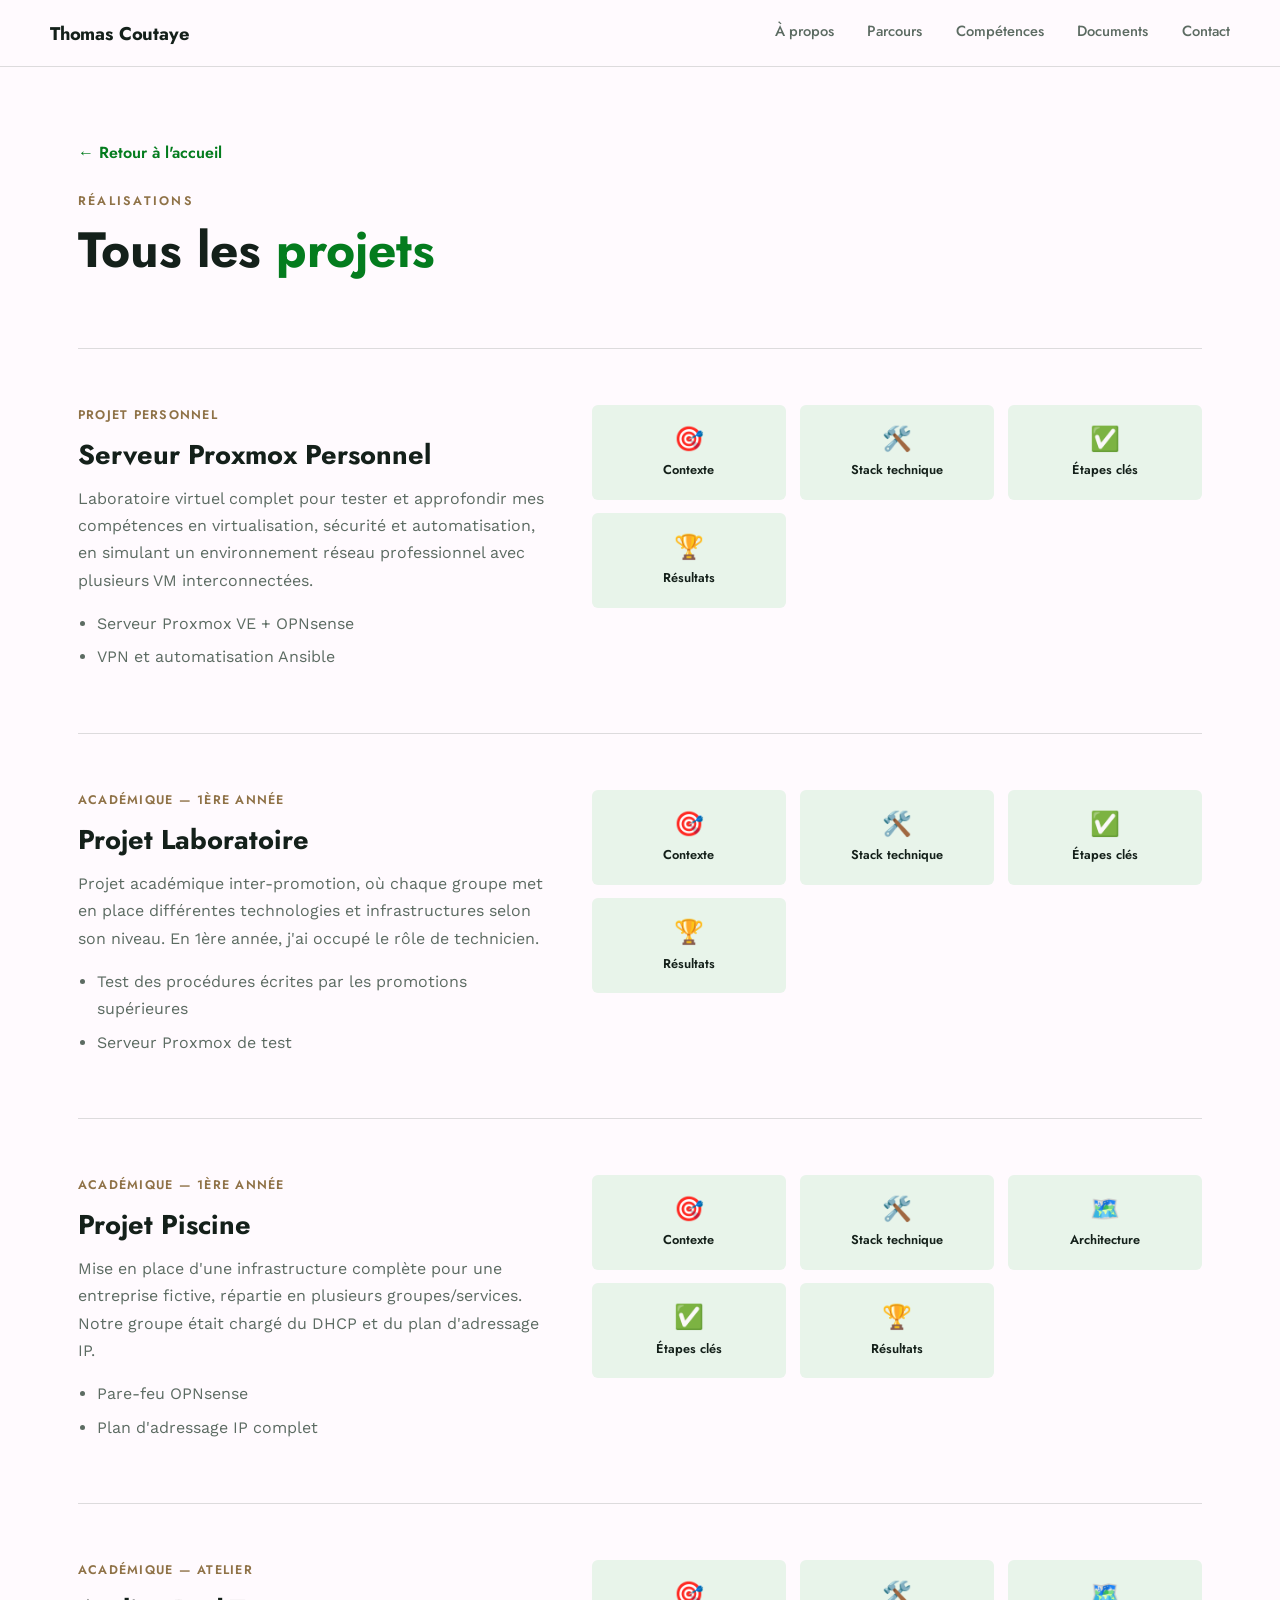
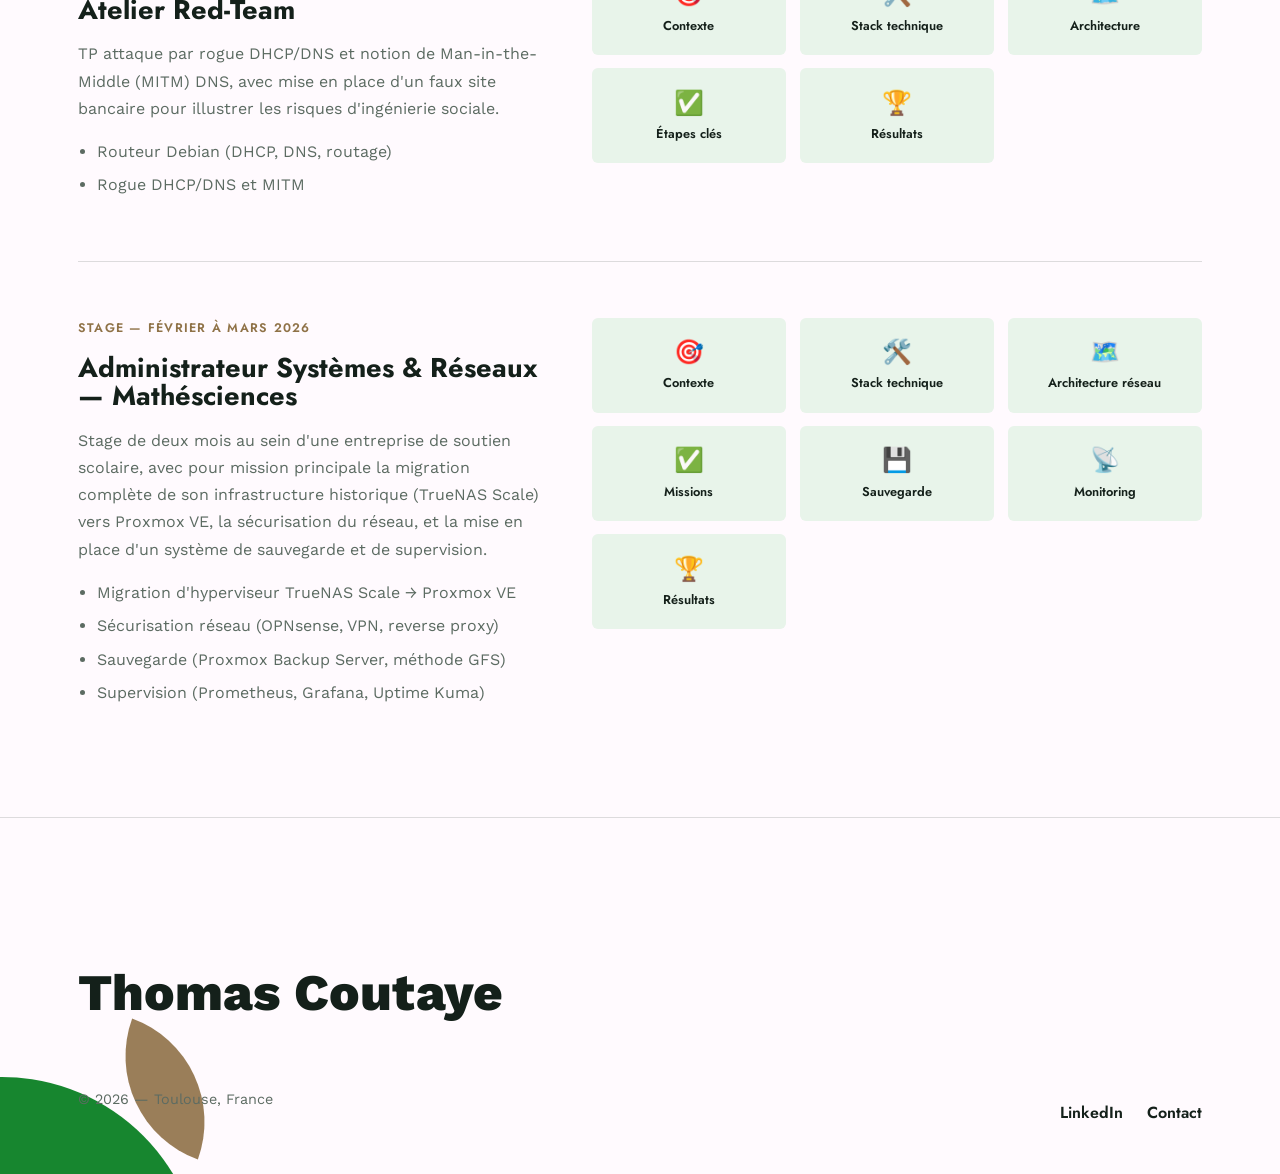
==== commit 4099efb9: "fix : upgrade the details on MS projects" ====
--- a/projects.html
+++ b/projects.html
@@ -304,10 +304,12 @@
       <div class="project-block-info">
         <span class="cat">Stage — février à mars 2026</span>
         <h3>Administrateur Systèmes & Réseaux — Mathésciences</h3>
-        <p>Poste occupé de février à mars 2026 au sein d'une entreprise de tutoring, avec un périmètre allant de l'administration serveur au support utilisateur.</p>
+        <p>Stage de deux mois au sein d'une entreprise de soutien scolaire, avec pour mission principale la migration complète de son infrastructure historique (TrueNAS Scale) vers Proxmox VE, la sécurisation du réseau, et la mise en place d'un système de sauvegarde et de supervision.</p>
         <ul>
-          <li>Serveurs Linux (Debian, Ubuntu)</li>
-          <li>Déploiement Nextcloud sécurisé</li>
+          <li>Migration d'hyperviseur TrueNAS Scale → Proxmox VE</li>
+          <li>Sécurisation réseau (OPNsense, VPN, reverse proxy)</li>
+          <li>Sauvegarde (Proxmox Backup Server, méthode GFS)</li>
+          <li>Supervision (Prometheus, Grafana, Uptime Kuma)</li>
         </ul>
       </div>
       <div class="project-modals">
@@ -317,9 +319,18 @@
         <button class="modal-card" data-target="ms-stack">
           <span class="modal-icon">🛠️</span><span class="modal-label">Stack technique</span>
         </button>
+        <button class="modal-card" data-target="ms-architecture">
+          <span class="modal-icon">🗺️</span><span class="modal-label">Architecture réseau</span>
+        </button>
         <button class="modal-card" data-target="ms-etapes">
           <span class="modal-icon">✅</span><span class="modal-label">Missions</span>
         </button>
+        <button class="modal-card" data-target="ms-sauvegarde">
+          <span class="modal-icon">💾</span><span class="modal-label">Sauvegarde</span>
+        </button>
+        <button class="modal-card" data-target="ms-monitoring">
+          <span class="modal-icon">📡</span><span class="modal-label">Monitoring</span>
+        </button>
         <button class="modal-card" data-target="ms-resultats">
           <span class="modal-icon">🏆</span><span class="modal-label">Résultats</span>
         </button>
@@ -328,34 +339,89 @@
 
     <template id="ms-contexte">
       <span class="project-modal-cat">Contexte</span>
-      <h4>Un stage généraliste système & réseau</h4>
-      <p>Stage de deux mois au sein d'une entreprise de tutoring, avec pour mission de maintenir et sécuriser l'infrastructure existante tout en assurant le support des utilisateurs.</p>
-    </template>
+      <h4>De la rencontre au projet de migration</h4>
+      <p>J'ai rencontré cette entreprise lors d'un jobdating organisé par mon école. Notre échange a fait ressortir que les outils informatiques utilisés en interne — l'entreprise s'appuyait alors sur TrueNAS Scale pour faire tourner ses services — n'étaient plus les plus adaptés à son fonctionnement quotidien ni à ses projets futurs.</p>
+      <p>Après avoir présenté Proxmox VE, une solution open source que j'avais déjà pratiquée en cours et à titre personnel, j'ai été recruté pour un stage de deux mois avec quatre objectifs : migrer l'infrastructure vers Proxmox, optimiser le stockage du serveur, mettre en place un système de sauvegarde robuste, et finaliser diverses tâches informatiques.</p>
+      <p>La première phase a consisté en un audit complet : état des lieux des deux hyperviseurs, inventaire du parc informatique, et analyse des besoins avec mon tuteur à partir d'une roadmap de suivi. Cet audit a débouché sur un schéma réseau de l'infrastructure existante puis sur un schéma prévisionnel de la cible à atteindre.</p>
+      <!-- SCHEMA: emplacement pour le schéma réseau initial / prévisionnel, anonymisé -->
+    </template>
+
     <template id="ms-stack">
       <span class="project-modal-cat">Stack technique</span>
-      <h4>Outils utilisés</h4>
-      <ul>
-        <li>Debian / Ubuntu</li>
-        <li>Nextcloud</li>
-        <li>DHCP et pare-feu</li>
-      </ul>
-    </template>
+      <h4>Outils et technologies utilisés</h4>
+      <ul>
+        <li>Proxmox VE (hyperviseur cible) et Proxmox Backup Server (sauvegarde)</li>
+        <li>OPNsense (pare-feu / routage inter-VLAN)</li>
+        <li>Wireguard (VPN d'administration, en conteneur LXC dédié)</li>
+        <li>Nginx Proxy Manager (reverse proxy, certificats Let's Encrypt automatiques)</li>
+        <li>Docker Compose (déploiement de n8n, Vaultwarden)</li>
+        <li>Nextcloud AIO (VM Debian dédiée)</li>
+        <li>Traefik (exposition sécurisée de Vaultwarden) et MariaDB/MySQL</li>
+        <li>Prometheus, Node Exporter et Grafana (métriques et visualisation)</li>
+        <li>Uptime Kuma + bot Telegram (alerting de disponibilité)</li>
+        <li>Scripting Bash pour l'automatisation (montage disque, déploiement Node Exporter)</li>
+      </ul>
+    </template>
+
+    <template id="ms-architecture">
+      <span class="project-modal-cat">Architecture réseau</span>
+      <h4>Isolation et sécurisation du réseau</h4>
+      <ul>
+        <li>Réseau de production isolé du réseau principal via une VM OPNsense</li>
+        <li>Réseau de laboratoire séparé pour tester avant mise en production</li>
+        <li>Port forwarding + réservations DHCP → IP/ports réels masqués, surface d'exposition réduite</li>
+        <li>VPN Wireguard dans un conteneur LXC dédié, séparé d'OPNsense pour ne pas le surcharger</li>
+        <li>Reverse proxy (Nginx Proxy Manager) : un sous-domaine par service, SSL auto via Let's Encrypt</li>
+        <li>Double redirection de port (box → OPNsense → conteneur) pour rendre VPN et reverse proxy accessibles</li>
+      </ul>
+      <!-- SCHEMA: emplacement pour le schéma réseau final (VLAN prod/labo, VPN, reverse proxy), anonymisé -->
+    </template>
+
     <template id="ms-etapes">
       <span class="project-modal-cat">Missions</span>
-      <h4>Missions réalisées</h4>
-      <ul>
-        <li>Installation et configuration de serveurs Linux</li>
-        <li>Mise en place et maintenance de services réseau (DHCP)</li>
-        <li>Configuration de pare-feu et sécurité réseau</li>
-        <li>Support technique aux utilisateurs finaux</li>
-        <li>Déploiement d'une instance Nextcloud sécurisée</li>
-        <li>Configuration de l'imprimante réseau</li>
-      </ul>
-    </template>
+      <h4>Déroulé des missions</h4>
+      <ul>
+        <li><strong>Stockage :</strong> disque 6 To installé à froid, script Bash (GPT + ext4), intégré à Proxmox</li>
+        <li><strong>Réseau/sécurité :</strong> déploiement d'OPNsense, du VPN et du reverse proxy</li>
+        <li><strong>Migration n8n :</strong> export JSON via shell du conteneur → SSH → redéploiement en LXC (Docker Compose)</li>
+        <li><strong>Migration Vaultwarden :</strong> export/import du coffre JSON, nouveau conteneur (Traefik + MariaDB)</li>
+        <li><strong>Migration Nextcloud :</strong> 150+ Go transférés (SFTP), VM dédiée, hardening , politique de mots de passe, customisation</li>
+        <li><strong>Documentation :</strong> guide de prise en main OPNsense pour les futurs administrateurs</li>
+      </ul>
+    </template>
+
+    <template id="ms-sauvegarde">
+      <span class="project-modal-cat">Sauvegarde & résilience</span>
+      <h4>Trois niveaux de protection</h4>
+      <ul>
+        <li>Ancien serveur reconverti en serveur de sauvegarde dédié (site distant)</li>
+        <li>Proxmox Backup Server (PBS), compatible nativement avec Proxmox VE</li>
+        <li>3 niveaux : sauvegarde locale + sauvegarde distante (PBS) + support externe</li>
+        <li>LVM créé pour exploiter tout le stockage disponible en datastore</li>
+        <li>Tunnel Wireguard dédié entre l'hyperviseur et le PBS (sites distants)</li>
+        <li>Politique GFS : quotidien (7j) → hebdomadaire (4 sem.) → mensuel (12 mois)</li>
+      </ul>
+    </template>
+
+    <template id="ms-monitoring">
+      <span class="project-modal-cat">Monitoring</span>
+      <h4>Superviser l'infrastructure en production</h4>
+      <ul>
+        <li>Un conteneur dédié regroupe tous les outils de supervision</li>
+        <li><strong>Prometheus :</strong> collecte des métriques</li>
+        <li><strong>Node Exporter :</strong> agent sur chaque machine, expose les métriques (CPU/RAM/disque/réseau) que Prometheus vient interroger</li>
+        <li><strong>Grafana :</strong> visualisation via dashboards communautaires</li>
+        <li><strong>Uptime Kuma :</strong> sondes HTTPS/IP pour la disponibilité des services</li>
+        <li>Alertes envoyées en temps réel via un bot Telegram dédié</li>
+      </ul>
+    </template>
+
     <template id="ms-resultats">
       <span class="project-modal-cat">Résultats</span>
-      <h4>Compétences acquises</h4>
-      <p>Première expérience professionnelle en administration système, avec une vraie autonomie sur le support utilisateur et la sécurisation d'un service cloud interne.</p>
+      <h4>Bilan et compétences acquises</h4>
+      <p>L'objectif fixé a été atteint : migration réussie des services critiques (Nextcloud en tête), mise en place de la sécurité réseau, d'un système de sauvegarde à trois niveaux et d'une supervision opérationnelle — les administrateurs sont aujourd'hui alertés dès qu'un service tombe.</p>
+      <p>Ce stage m'a confirmé mon attrait pour l'administration systèmes et réseaux et m'a donné envie d'approfondir une voie DevOps. Au-delà des compétences techniques, j'ai été mis au défi sur la gestion de projet et la communication à distance avec mon tuteur, situé à l'étranger pendant une partie du stage.</p>
+      <p>Axes d'amélioration identifiés : gestion de projet et documentation technique, sur lesquels je continue de progresser depuis.</p>
     </template>
   </article>
 
--- a/style.css
+++ b/style.css
@@ -63,11 +63,6 @@
 section{padding:5.5rem 0; position:relative; overflow:hidden;}
 
 /* discrete background details to avoid empty space */
-#about::before{
-  content:''; position:absolute; top:-60px; right:-60px;
-  width:280px; height:280px; border-radius:50%;
-  border:2px solid var(--green); opacity:0.07; pointer-events:none;
-}
 #skills::before{
   content:''; position:absolute; bottom:-90px; left:-70px;
   width:260px; height:260px; border-radius:0 100% 0 100%;
@@ -78,12 +73,6 @@
   content:''; position:absolute; top:-40px; left:40%;
   width:180px; height:180px; border-radius:50%;
   border:2px solid var(--green); opacity:0.06; pointer-events:none;
-}
-#contact::before{
-  content:''; position:absolute; bottom:-70px; right:-50px;
-  width:220px; height:220px; border-radius:0 100% 0 100%;
-  border:2px solid var(--brown); opacity:0.08;
-  transform:rotate(160deg); pointer-events:none;
 }
 
 /* ===== ORGANIC SHAPES (Huemint motif) ===== */
@@ -142,33 +131,43 @@
   nav.links a{padding:1rem 1.75rem; border-top:1px solid var(--border);}
 }
 
-/* ===== HERO ===== */
+/* ===== HERO — Titre + bloc latéral (Sous-titre + Contact) ===== */
 .hero{
   padding:6rem 0 5rem;
   overflow:hidden;
 }
 .hero .blob-green{top:-90px; right:-60px; transform:rotate(20deg);}
 .hero .blob-brown{width:150px; height:150px; top:60px; right:120px; transform:rotate(-10deg);}
+
+/* Mobile-first : titre puis bloc latéral empilés */
 .hero-grid{
-  display:grid; grid-template-columns:1.3fr 0.9fr; gap:2rem; align-items:end;
-  position:relative; z-index:1;
-}
+  display:grid;
+  grid-template-columns:1fr;
+  gap:2rem;
+  position:relative;
+  z-index:1;
+}
+
 .hero-title{
-  font-size:clamp(3.2rem, 9vw, 7rem);
+  font-size:clamp(3rem, 12vw, 7rem);
   font-weight:800;
   letter-spacing:-0.02em;
   transform:rotate(-1.2deg);
   margin-left:-0.1em;
 }
 .hero-title .line2{color:var(--green); display:block; margin-top:-0.15em;}
+
 .hero-side{
-  transform:translateY(1.5rem) rotate(0.6deg);
   background:var(--bg);
   border-left:3px solid var(--green);
   padding:0 0 0 1.5rem;
 }
-.hero-side p{margin:0 0 1.5rem; color:var(--ink-dim); font-size:1.05rem;}
-.hero-actions{display:flex; gap:1rem; flex-wrap:wrap;}
+.hero-subtitle{
+  margin:0 0 1.75rem; color:var(--ink); font-size:1.2rem; font-weight:600; line-height:1.5;
+}
+
+.hero-contact-inline .eyebrow{margin-bottom:0.9rem;}
+.hero-actions{display:flex; gap:0.85rem; flex-wrap:wrap;}
 
 .btn{
   font-family:var(--font-display); font-weight:600; font-size:0.92rem;
@@ -181,7 +180,20 @@
 .btn-solid{background:var(--green); color:#fff;}
 .btn-solid:hover{background:var(--bg); color:var(--green); border-color:var(--green);}
 
-/* ===== ABOUT ===== */
+@media (min-width:820px){
+  .hero-grid{
+    grid-template-columns:1.3fr 0.9fr;
+    align-items:end;
+  }
+  .hero-side{transform:translateY(1.5rem) rotate(0.4deg);}
+}
+
+/* ===== À PROPOS (section indépendante sous le hero) ===== */
+#about::before{
+  content:''; position:absolute; top:-60px; right:-60px;
+  width:280px; height:280px; border-radius:50%;
+  border:2px solid var(--green); opacity:0.07; pointer-events:none;
+}
 .about-inner{
   max-width:760px;
 }
@@ -191,19 +203,91 @@
   color:var(--green); float:left; line-height:0.8; margin:0.1em 0.08em 0 0;
 }
 
-/* ===== PARCOURS ===== */
-.parcours-list{border-top:1px solid var(--border);}
-.parcours-item{
-  display:grid; grid-template-columns:140px 1fr; gap:2rem;
-  padding:1.8rem 0; border-bottom:1px solid var(--border);
-}
-.parcours-year{
-  font-family:var(--font-display); font-weight:700; font-size:1.6rem; color:var(--brown);
-}
-.parcours-text h4{font-size:1.1rem; margin-bottom:0.35rem; font-weight:600;}
-.parcours-text p{margin:0; color:var(--ink-dim);}
-@media (max-width:640px){
-  .parcours-item{grid-template-columns:1fr; gap:0.3rem;}
+/* ===== PARCOURS (liste compacte accordéon, mobile-first) ===== */
+.parcours-list{
+  border-top:1px solid var(--border);
+}
+.parcours-row{
+  display:block;
+  width:100%;
+  text-align:left;
+  background:none;
+  border:none;
+  border-bottom:1px solid var(--border);
+  padding:0.85rem 0;
+  font:inherit;
+  color:inherit;
+  cursor:pointer;
+}
+.parcours-row-head{
+  display:flex;
+  flex-wrap:wrap;
+  align-items:baseline;
+  gap:0.15rem 0.7rem;
+}
+.parcours-row-year{
+  font-family:var(--font-display);
+  font-weight:700;
+  font-size:0.82rem;
+  letter-spacing:.02em;
+  color:var(--brown);
+  flex:0 0 auto;
+}
+.parcours-row-title{
+  font-family:var(--font-display);
+  font-weight:600;
+  font-size:0.98rem;
+  line-height:1.3;
+  color:var(--ink);
+  flex:1 1 220px;
+}
+.parcours-row-chevron{
+  flex:0 0 auto;
+  margin-left:auto;
+  color:var(--ink-dim);
+  font-size:1rem;
+  transition:transform .2s ease;
+}
+.parcours-row[aria-expanded="true"] .parcours-row-chevron{
+  transform:rotate(180deg);
+  color:var(--green);
+}
+.parcours-row-details{
+  display:grid;
+  grid-template-rows:0fr;
+  transition:grid-template-rows .25s ease;
+}
+.parcours-row[aria-expanded="true"] .parcours-row-details{
+  grid-template-rows:1fr;
+}
+.parcours-row-details > *{
+  overflow:hidden;
+}
+.parcours-row-details span,
+.parcours-row-details ul{
+  display:block;
+  margin:0.55rem 0 0;
+  font-size:0.85rem;
+  line-height:1.5;
+  color:var(--ink-dim);
+}
+.parcours-row-details ul{
+  padding-left:1.1rem;
+}
+.parcours-row-details li{
+  margin-bottom:0.3rem;
+}
+.parcours-row:hover .parcours-row-title{
+  color:var(--green);
+}
+
+@media (min-width:600px){
+  .parcours-row-head{
+    flex-wrap:nowrap;
+  }
+  .parcours-row-year{
+    min-width:7.5rem;
+  }
 }
 
 /* ===== SKILLS ===== */
@@ -263,22 +347,6 @@
 }
 .doc-actions a:hover, .doc-actions button:hover{border-color:var(--green); color:var(--green);}
 
-/* ===== CONTACT ===== */
-.contact-inner{max-width:600px;}
-.field{margin-bottom:1.7rem;}
-.field label{
-  display:block; font-family:var(--font-display); font-size:0.8rem; font-weight:600;
-  text-transform:uppercase; letter-spacing:0.08em; color:var(--ink-dim); margin-bottom:0.5rem;
-}
-.field input, .field textarea{
-  width:100%; border:none; border-bottom:2px solid var(--border);
-  background:transparent; padding:0.6rem 0.1rem; font-family:var(--font-body);
-  font-size:1rem; color:var(--ink); transition:border-color .2s;
-}
-.field input:focus, .field textarea:focus{outline:none; border-color:var(--green);}
-.field textarea{min-height:120px; resize:vertical;}
-#form-status{font-size:0.9rem; margin-top:0.5rem; min-height:1.2em;}
-
 /* ===== FOOTER ===== */
 footer{
   position:relative; padding:5rem 0 3rem; overflow:hidden;
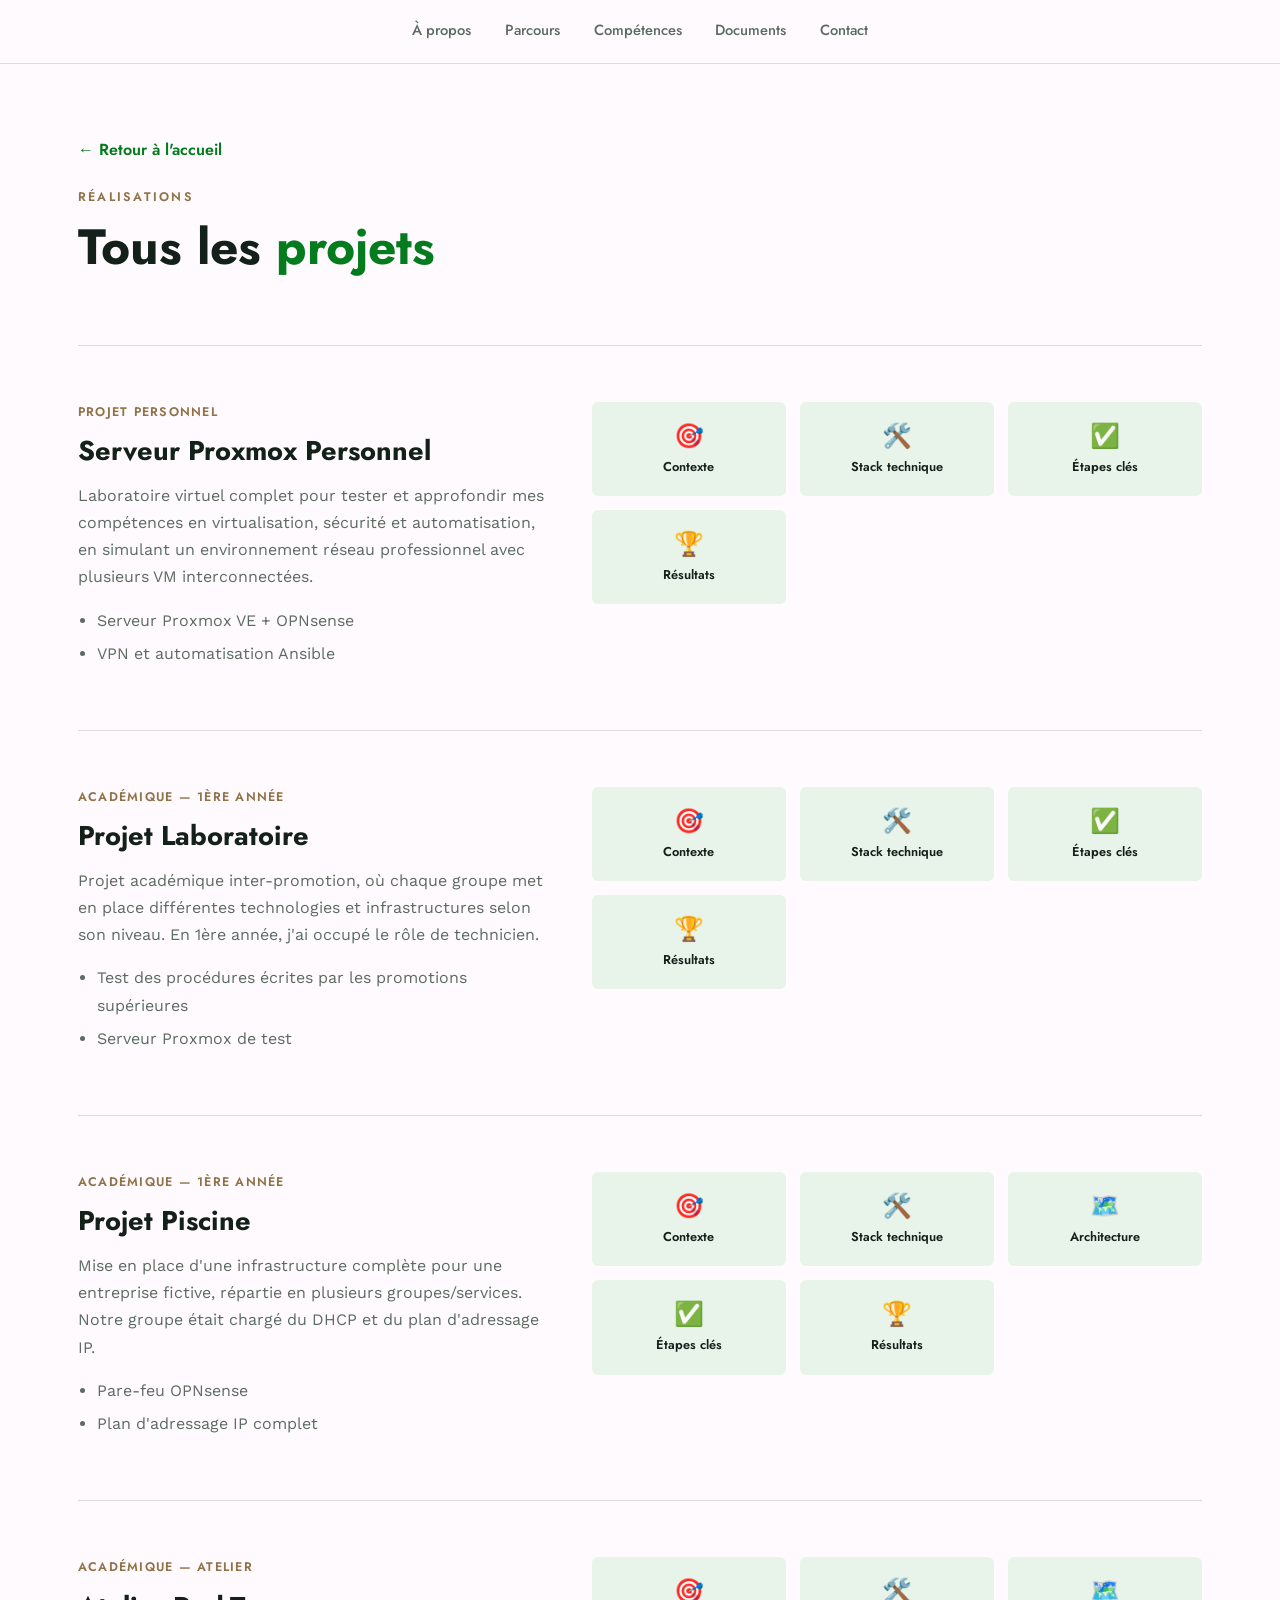
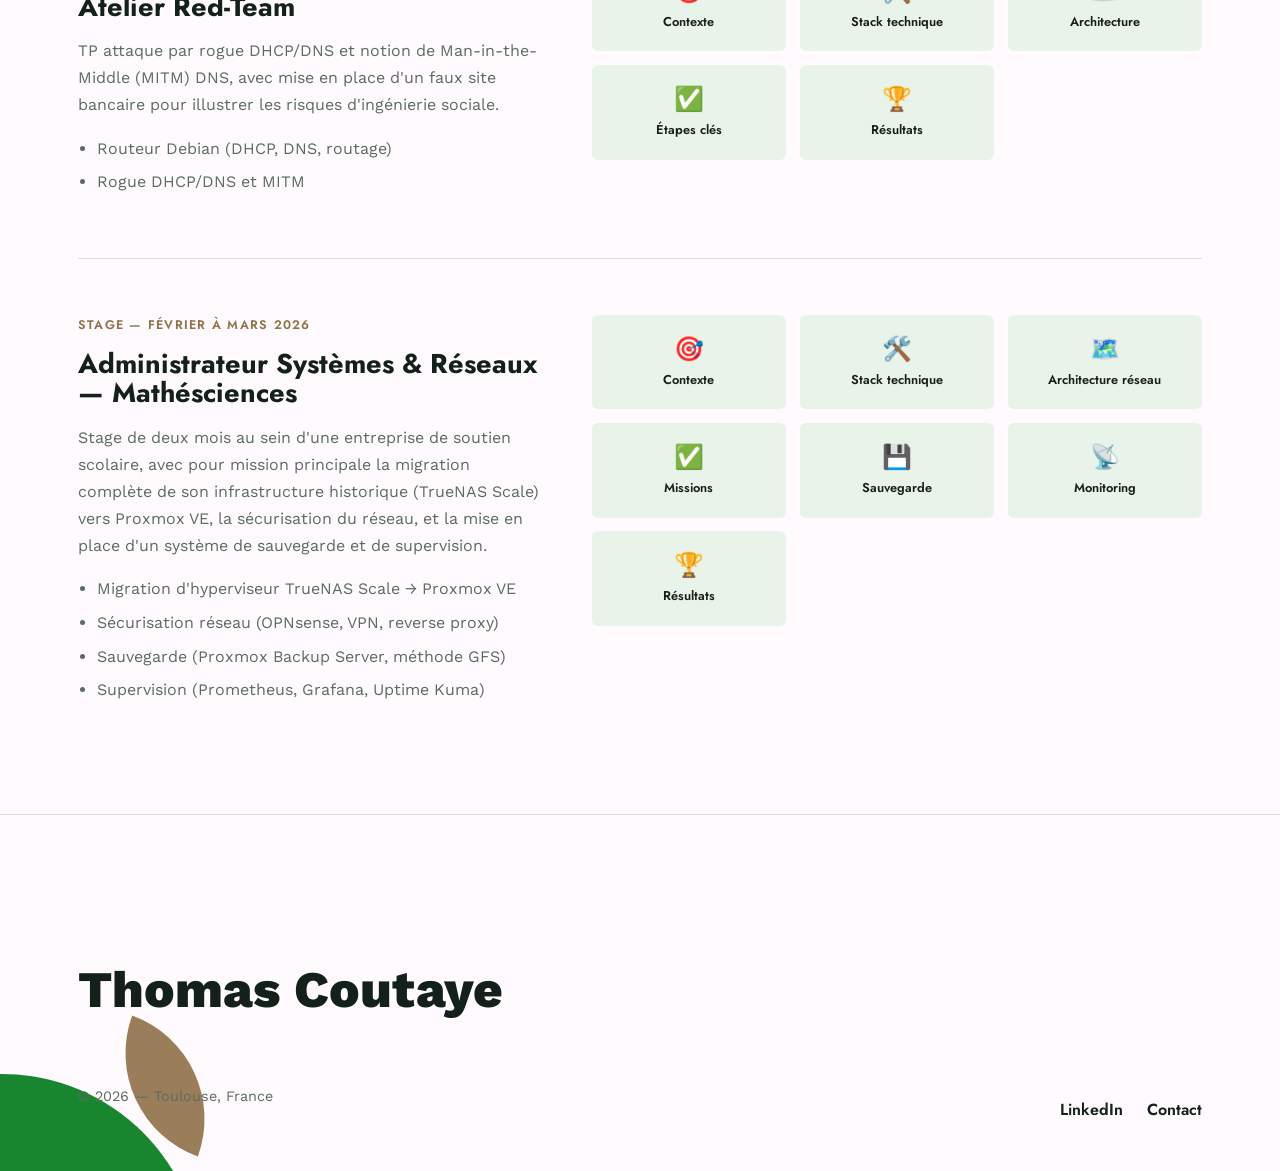
==== commit a148dd8a: "fix : navbar centered and drop title navbar" ====
--- a/projects.html
+++ b/projects.html
@@ -11,7 +11,6 @@
 
 <header class="nav">
   <div class="wrap nav-inner">
-    <a href="index.html" class="brand">Thomas Coutaye</a>
     <button class="burger" id="burger" aria-label="Ouvrir le menu">≡</button>
     <nav class="links" id="nav-links">
       <a href="index.html#about">À propos</a>
@@ -340,7 +339,7 @@
     <template id="ms-contexte">
       <span class="project-modal-cat">Contexte</span>
       <h4>De la rencontre au projet de migration</h4>
-      <p>J'ai rencontré cette entreprise lors d'un jobdating organisé par mon école. Notre échange a fait ressortir que les outils informatiques utilisés en interne — l'entreprise s'appuyait alors sur TrueNAS Scale pour faire tourner ses services — n'étaient plus les plus adaptés à son fonctionnement quotidien ni à ses projets futurs.</p>
+      <p>J'ai rencontré Mathésciences lors d'un jobdating organisé par mon école. Notre échange a fait ressortir que les outils informatiques utilisés en interne — l'entreprise s'appuyait alors sur TrueNAS Scale pour faire tourner ses services — n'étaient plus les plus adaptés à son fonctionnement quotidien ni à ses projets futurs.</p>
       <p>Après avoir présenté Proxmox VE, une solution open source que j'avais déjà pratiquée en cours et à titre personnel, j'ai été recruté pour un stage de deux mois avec quatre objectifs : migrer l'infrastructure vers Proxmox, optimiser le stockage du serveur, mettre en place un système de sauvegarde robuste, et finaliser diverses tâches informatiques.</p>
       <p>La première phase a consisté en un audit complet : état des lieux des deux hyperviseurs, inventaire du parc informatique, et analyse des besoins avec mon tuteur à partir d'une roadmap de suivi. Cet audit a débouché sur un schéma réseau de l'infrastructure existante puis sur un schéma prévisionnel de la cible à atteindre.</p>
       <!-- SCHEMA: emplacement pour le schéma réseau initial / prévisionnel, anonymisé -->
@@ -386,7 +385,6 @@
         <li><strong>Migration n8n :</strong> export JSON via shell du conteneur → SSH → redéploiement en LXC (Docker Compose)</li>
         <li><strong>Migration Vaultwarden :</strong> export/import du coffre JSON, nouveau conteneur (Traefik + MariaDB)</li>
         <li><strong>Migration Nextcloud :</strong> 150+ Go transférés (SFTP), VM dédiée, hardening , politique de mots de passe, customisation</li>
-        <li><strong>Documentation :</strong> guide de prise en main OPNsense pour les futurs administrateurs</li>
       </ul>
     </template>
 
--- a/style.css
+++ b/style.css
@@ -96,12 +96,8 @@
   border-bottom:1px solid var(--border);
 }
 .nav-inner{
-  display:flex; align-items:center; justify-content:space-between;
+  display:flex; align-items:center; justify-content:center;
   padding:1.1rem 0;
-}
-.brand{
-  font-family:var(--font-display); font-weight:700; font-size:1.15rem;
-  text-decoration:none; color:var(--ink); letter-spacing:-0.01em;
 }
 nav.links{display:flex; gap:2.1rem; list-style:none; margin:0; padding:0;}
 nav.links a{
